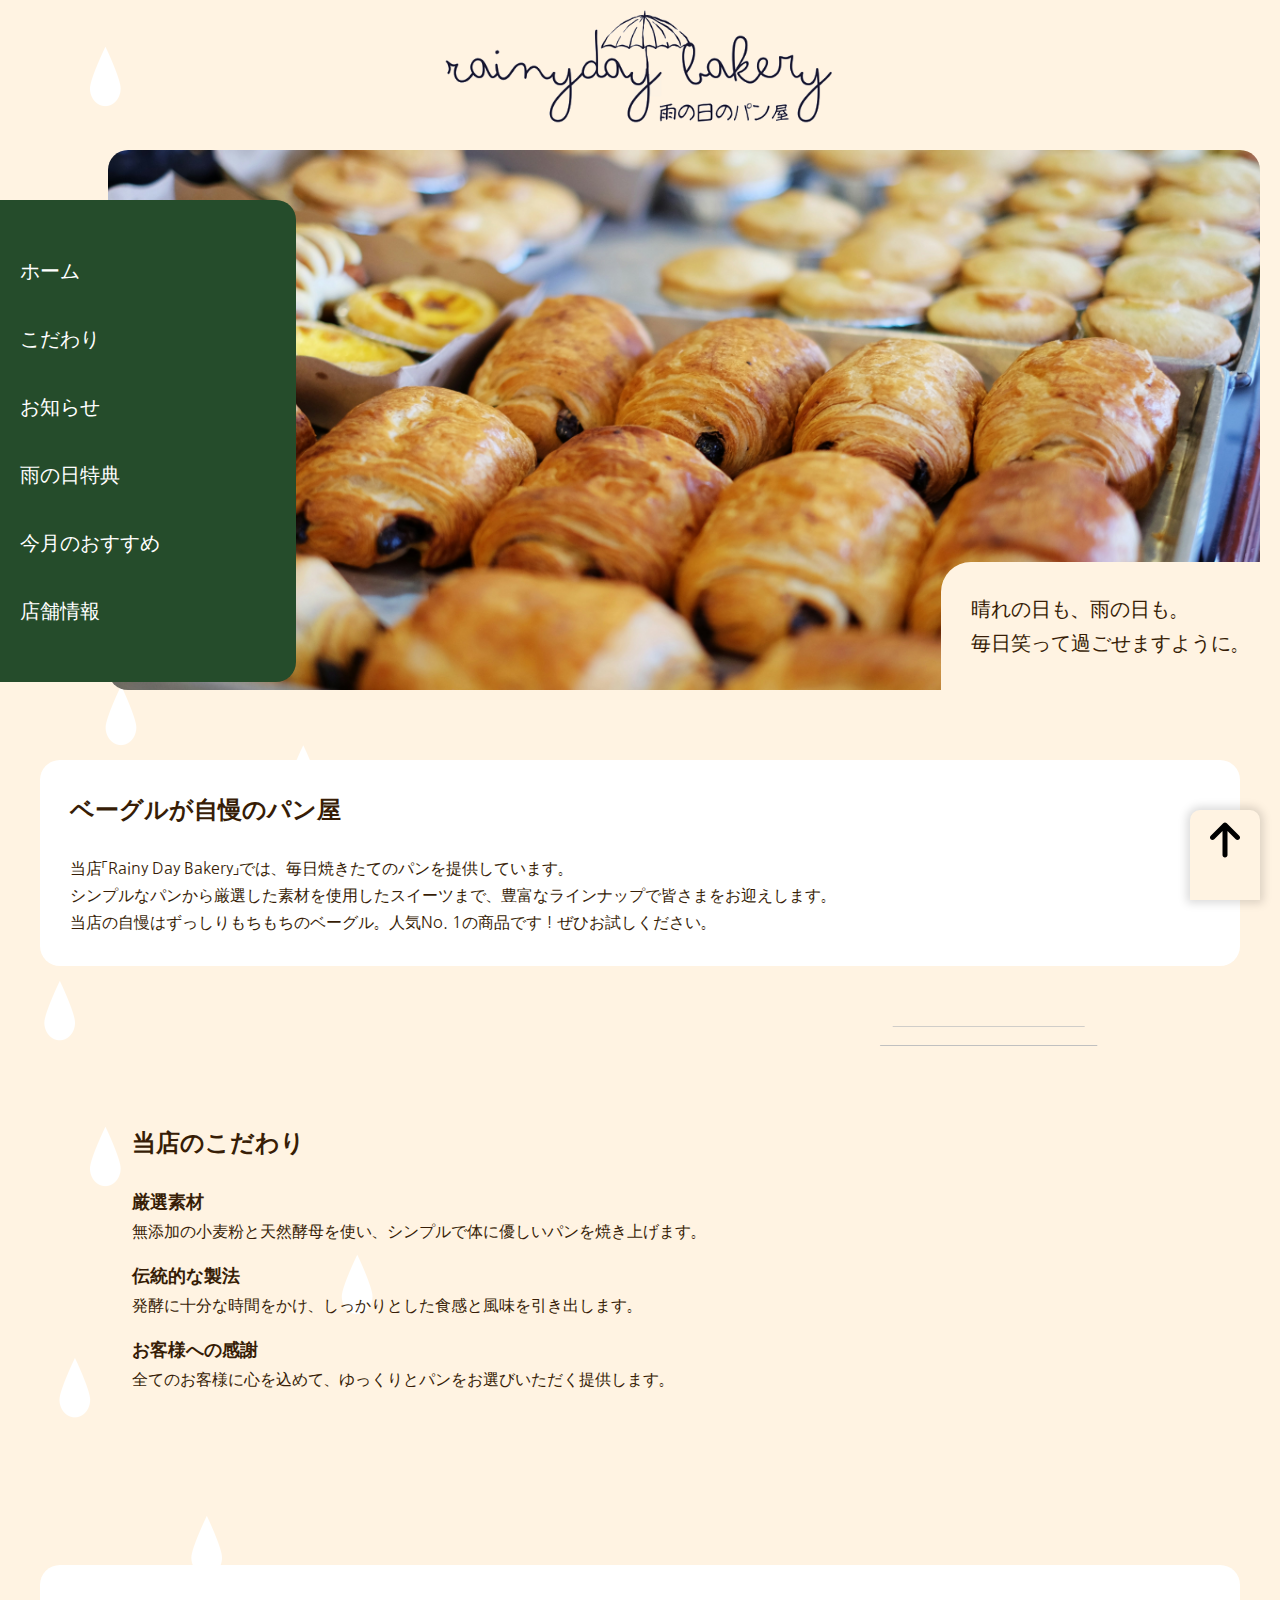
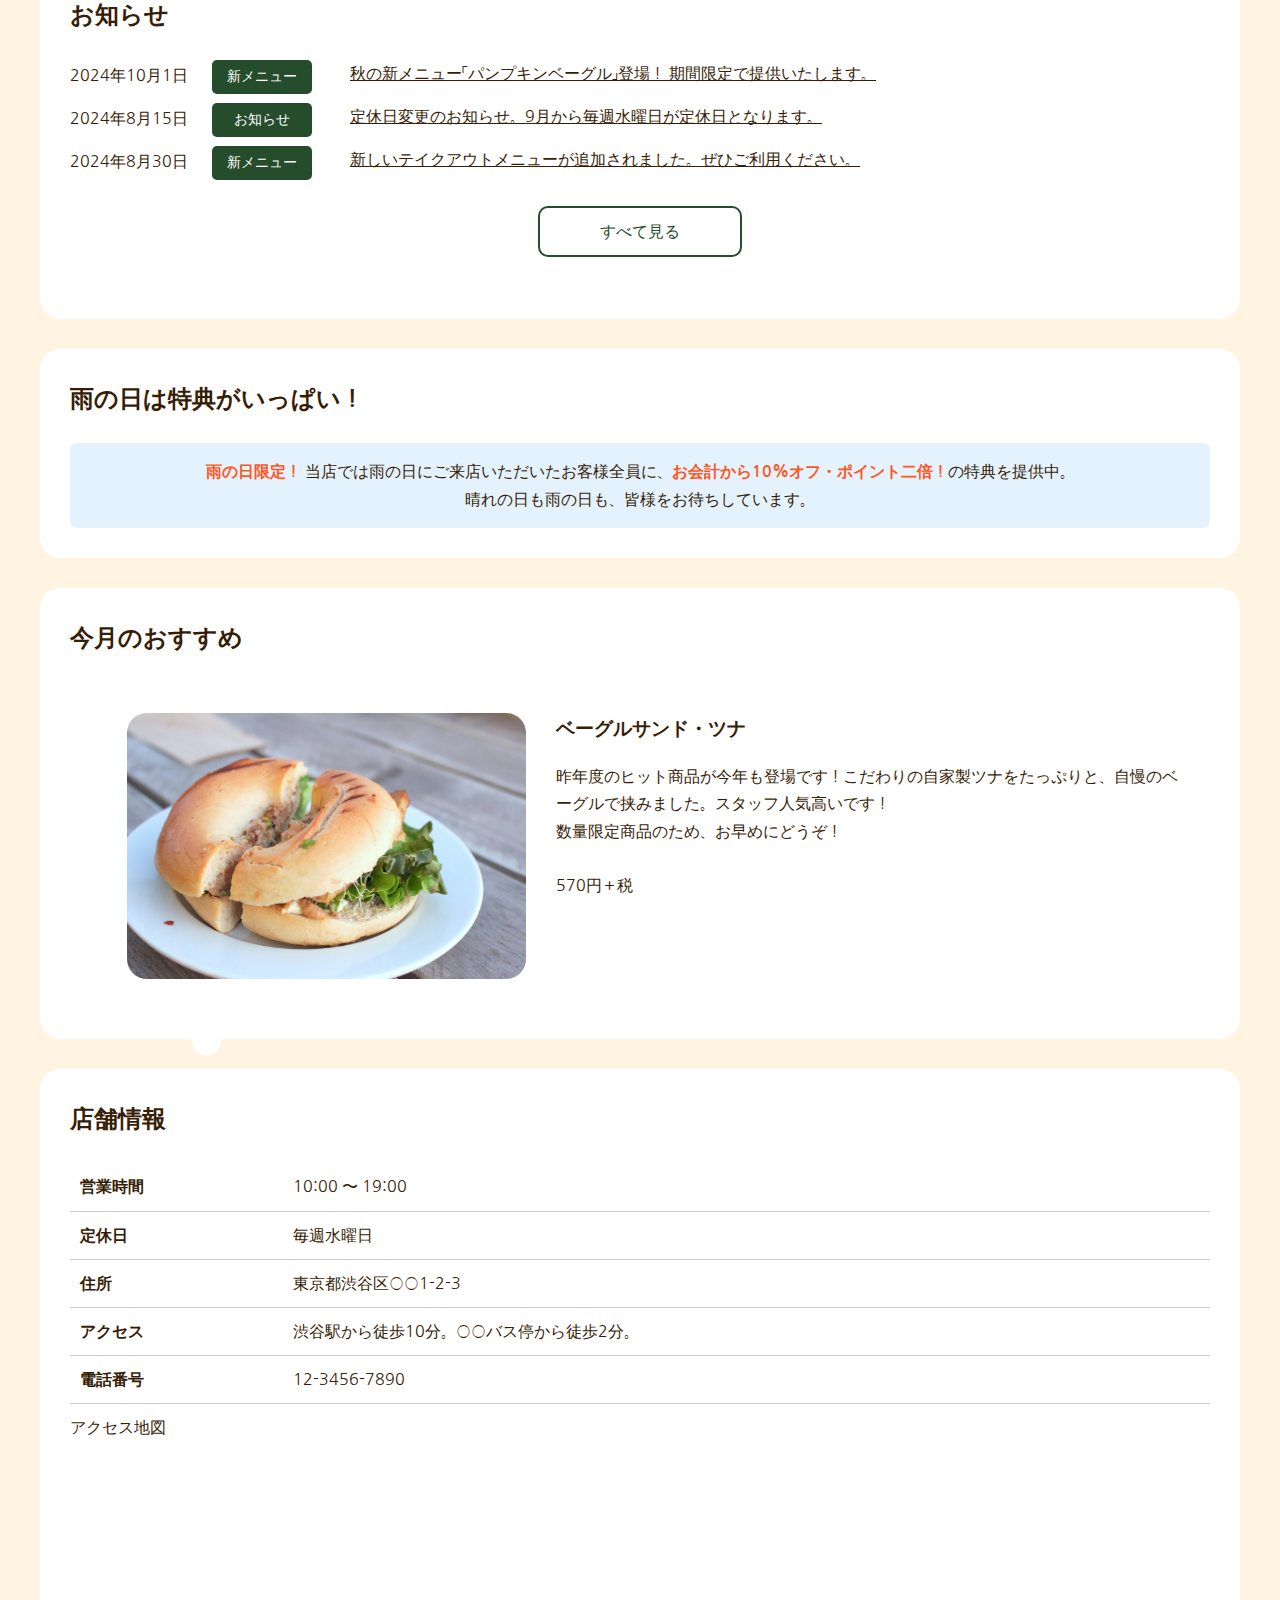
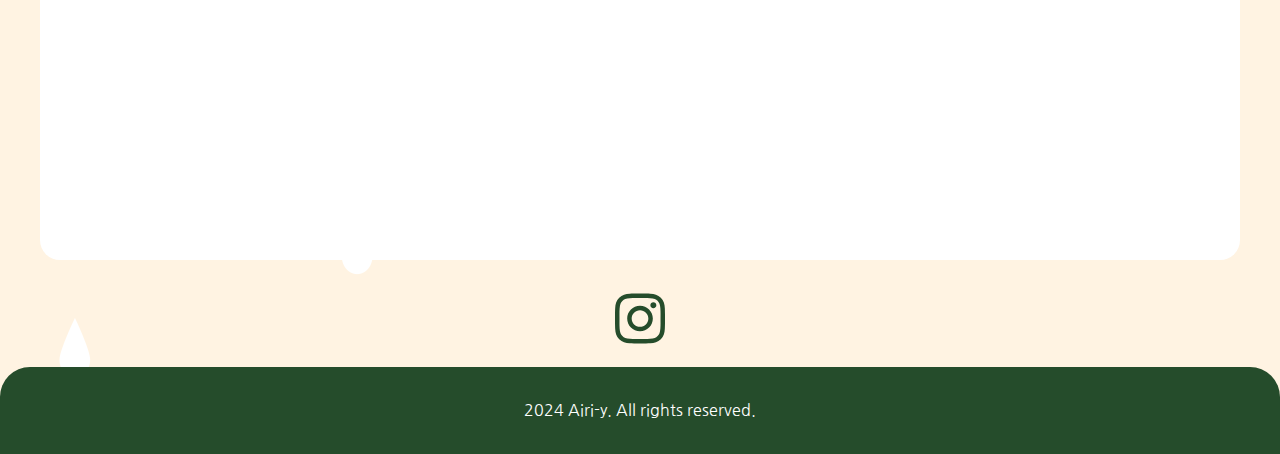
==== index.html @ f6c0e8cd "up" ====
<!DOCTYPE html>
<html lang="ja">
<head>
<meta charset="UTF-8" />
<meta name="viewport" content="width=device-width, initial-scale=1.0" />
<meta
      name="description"
      content="ベーグルが自慢のパン屋、雨の日は10%オフ！"
    />
<link href="style.css" rel="stylesheet" type="text/css" />
<link href="css/slick.css" rel="stylesheet" type="text/css" />
<link href="css/slick-theme.css" rel="stylesheet" type="text/css" />
<link rel="preconnect" href="https://fonts.googleapis.com" />
<link rel="preconnect" href="https://fonts.gstatic.com" crossorigin />
<link
      href="https://fonts.googleapis.com/css2?family=Nanum+Gothic:wght@400;700;800&display=swap"
      rel="stylesheet"
    />
<link href="https://use.fontawesome.com/releases/v5.6.1/css/all.css" rel="stylesheet">
<title>Rainy Day Bakery</title>
<style></style>
</head>
<body>
<header>
    <h1 id="h1"><img src="img/logo.png"></h1>
    <nav>
        <ul>
            <a href="#h1">
            <li>ホーム</li>
            </a> <a href="#philosophy">
            <li>こだわり</li>
            </a> <a href="#news">
            <li>お知らせ</li>
            </a> <a href="#special">
            <li>雨の日特典</li>
            </a>
            <a href="#recommend">
            <li>今月のおすすめ</li>
            </a>
            <a href="#store-info">
            <li>店舗情報</li>
            </a>
        </ul>
    </nav>
    <div class="nav-button">
        <span></span>
    <span></span>
    <span></span>
    </div>
</header>
<div class="top-visual">
    <figure class="mv" id="mv"><img src="img/mv.jpg"><img src="img/mv2.jpg"><img src="img/mv3.jpg"></figure>
    <p class="catch">晴れの日も、雨の日も。<br>
        毎日笑って過ごせますように。</p>
</div>
<div class="container">
    <section class="about" id="about">
        <h2>ベーグルが自慢のパン屋</h2>
        <p> 当店「Rainy Day Bakery」では、毎日焼きたてのパンを提供しています。<br />
            シンプルなパンから厳選した素材を使用したスイーツまで、豊富なラインナップで皆さまをお迎えします。 </p>
        <p> 当店の自慢はずっしりもちもちのベーグル。人気No.
            1の商品です！ぜひお試しください。 </p>
    </section>
    <section class="philosophy" id="philosophy">
        <div>
            <h2>当店のこだわり</h2>
            <dl>
                <dt class="u-line"> 厳選素材</dt>
                <dd>無添加の小麦粉と天然酵母を使い、シンプルで体に優しいパンを焼き上げます。</dd>
                <dt class="u-line">伝統的な製法</dt>
                <dd>発酵に十分な時間をかけ、しっかりとした食感と風味を引き出します。</dd>
                <dt class="u-line">お客様への感謝</dt>
                <dd>全てのお客様に心を込めて、ゆっくりとパンをお選びいただく提供します。</dd>
            </dl>
        </div>
        <figure><img src="img/kirsten-drew-n49BjsFf5dI-unsplash.jpg" width="3456" height="5184" alt=""/></figure>
    </section>
    <section class="news" id="news">
        <h2>お知らせ</h2>
        <dl>
            <dt>2024年10月1日 <span class="tag">新メニュー</span> </dt>
            <dd> <a href="sub-page.html">秋の新メニュー「パンプキンベーグル」登場！
                期間限定で提供いたします。</a> </dd>
            <dt>2024年8月15日 <span class="tag">お知らせ</span></dt>
            <dd><a href="sub-page-2.html">定休日変更のお知らせ。9月から毎週水曜日が定休日となります。</a> </dd>
            <dt> 2024年8月30日 <span class="tag">新メニュー</span></dt>
            <dd><a href="sub-page-3.html">新しいテイクアウトメニューが追加されました。ぜひご利用ください。</a> </dd>
        </dl>
        <a href="news.html" class="news-button">すべて見る</a>
    </section>
    <section class="special" id="special">
        <h2>雨の日は特典がいっぱい！</h2>
        <div class="discount">
            <p> <strong>雨の日限定！</strong> 当店では雨の日にご来店いただいたお客様全員に、<strong>お会計から10%オフ・ポイント二倍！</strong>の特典を提供中。<br>
                晴れの日も雨の日も、皆様をお待ちしています。 </p>
        </div>
    </section>
    <section class="recommend" id="recommend">
        <h2>今月のおすすめ</h2>
        <div class="flex reccomend-flex">
            <figure><img src="img/christian-kaindl-XOv2hyvyLmE-unsplash.jpg"></figure>
            <div class="text">
                <h3 class="u-line">ベーグルサンド・ツナ</h3>
                <p>昨年度のヒット商品が今年も登場です！こだわりの自家製ツナをたっぷりと、自慢のベーグルで挟みました。スタッフ人気高いです！<br>
                    数量限定商品のため、お早めにどうぞ！</p>
                <br>
                <p>570円＋税</p>
            </div>
        </div>
    </section>
    <section class="store-info" id="store-info">
        <h2>店舗情報</h2>
        <table>
            <tr>
                <th>営業時間</th>
                <td>10:00 〜 19:00</td>
            </tr>
            <tr>
                <th>定休日</th>
                <td>毎週水曜日</td>
            </tr>
            <tr>
                <th>住所</th>
                <td>東京都渋谷区○○1-2-3</td>
            </tr>
            <tr>
                <th>アクセス</th>
                <td>渋谷駅から徒歩10分。○○バス停から徒歩2分。</td>
            </tr>
            <tr>
                <th>電話番号</th>
                <td>12-3456-7890</td>
            </tr>
        </table>
        
        <!-- Googleマップなどの埋め込みがあればここに -->
        <div class="map">
            <p>アクセス地図</p>
            <figure>
                <iframe
              src="https://www.google.com/maps/embed?pb=!1m23!1m12!1m3!1d11023.980751379637!2d139.69962702197606!3d35.65202213072311!2m3!1f0!2f0!3f0!3m2!1i1024!2i768!4f13.1!4m8!3e6!4m0!4m5!1s0x60188b563b00109f%3A0x337328def1e2ab26!2z5p2x5Lqs6YO95riL6LC35Yy6!3m2!1d35.6580339!2d139.7016358!5e0!3m2!1sja!2sjp!4v1727486135133!5m2!1sja!2sjp"
              width="1200"
              height="400"
              style="border: 0"
              allowfullscreen=""
              loading="lazy"
              referrerpolicy="no-referrer-when-downgrade"
            ></iframe>
            </figure>
        </div>
    </section>
    <p class="insta"><a href="https://www.instagram.com/" target="_blank"><img src="img/insta.svg" alt="" width="50px"/></a></p>
</div>
<a href="#h1">
<div class ="top-button"><img src="img/arrow-up-solid.svg" width="30px" height="auto"></div>
</a>
<footer>
    <p> 2024 Airi-y. All rights reserved.</p>
</footer>
<script type="text/javascript" src="js/jquery-3.7.1.min.js"></script> 
<script type="text/javascript" src="js/slick.min.js"></script> 
<script type="text/javascript" src="js/jquery.inview.min.js"></script> 
<script>
    //mainのスライド
  $(function(){
    $(".mv").slick({
       autoplay:true,
       fade:true,
       speed:1500,
      autoplaySpeed: 3000,
      dots:false,
      pauseOnHover:false,
      arrows:false,

    });
  });
       $(function(){
     $(".nav-button").on("click",function(){
       $("body").toggleClass("menu-open");
     });
     $(document).on("click",".menu-open nav a",function(){
       $(".nav-button").trigger("click");
     });
   });
</script>
</body>
</html>
---- style.css ----
* {
    margin: 0;
    padding: 0;
}
img {
    vertical-align: bottom;
}
figure img, figure iframe {
    width: 100%;
    height: auto;
}
html {
    scroll-behavior: smooth;
}
body {
    font-family: Arial, sans-serif;
    background-color: #fff3e2;
    color: #371d06;
    font-family: "Nanum Gothic", sans-serif;
    font-weight: 400;
    font-style: normal;
    line-height: 1.7;
    background-image: url(img/haikei.png);
}
header {
    position: relative;
}
h1 {
    height: 150px;
    text-align: center;
}
h1 img {
    height: 100%;
    width: auto;
}
nav {
    background-color: #254c2b;
    padding: 20px;
    position: absolute;
    top: 200px;
    right: auto;
    left: 0;
    display: block;
    width: 20%;
    z-index: 1;
    border-top-right-radius: 20px;
    border-bottom-right-radius: 20px;
    transition: 0.5s;
}
nav a {
    text-decoration: none;
    color: #fff;
    font-size: 20px;
    padding: 15px;
    transition: 0.3s;
}
.news a {
    color: #371d06;
}
.news .tag {
    font-size: 14px;
    background-color: #254c2b;
    color: #fff;
    padding: 5px 10px;
    border-radius: 5px;
    display: inline-block;
    width: 80px;
    text-align: center;
}
.news span {
    margin-left: 20px;
}
.news dt {
    float: left;
    margin-right: 20px;
    width: 260px;
}
.news dd, .philosophy dd {
    margin-bottom: 1em;
}
.philosophy dt {
    font-size: 18px;
    font-weight: 700;
}
.philosophy {
    background-color: rgba(255, 0, 0, 0.00);
    display: flex;
    align-items: center;
    justify-content: space-around;
}
.mv {
    width: 90%;
    margin: 0 20px 50px auto;
}
.mv img {
    height: 60vh;
    object-fit: cover;
    border-radius: 20px;
}
.insta{
    text-align: center;
}
.container {
    padding: 20px;
    max-width: 1200px;
    margin: 0 auto;
}
section {
    background-color: #fff;
    padding: 30px;
    margin-bottom: 30px;
    border-radius: 20px;
}
footer {
    text-align: center;
    padding: 30px;
    color: white;
    background-position: -60px;
    background-repeat: no-repeat;
    border-top-left-radius: 30px;
    border-top-right-radius: 30px;
    background-color: #254c2b;
}
.discount {
    background-color: #e3f2fd;
    padding: 15px;
    border-radius: 8px;
    text-align: center;
}
.discount strong {
    color: #ff5722;
}
.store-info table {
    width: 100%;
    border-collapse: collapse;
}
.store-info table th, .store-info table td {
    padding: 10px;
    border-bottom: 1px solid #ccc;
    text-align: left;
}
.store-info table th {
    white-space: nowrap;
}
.map {
    margin-top: 10px;
}
ul {
    list-style-type: none;
}
.news li {
    margin-bottom: 10px;
    font-size: 16px;
}
.philosophy figure {
    clip-path: polygon(20% 0%, 80% 0%, 100% 20%, 100% 80%, 80% 100%, 20% 100%, 0% 80%, 0% 20%);
    width: 28%;
    min-width: 220px;
}
figure iframe {
    aspect-ratio: 3 / 1;
}
.top-button {
    width: 70px;
    height: 80px;
    border-radius: 10px 10px 0 0;
    position: fixed;
    padding-top: 10px;
    bottom: 0;
    right: 20px;
    text-align: center;
    box-shadow: 0 0 10px 3px rgb(0 0 0 / 15%);
    background-color: #fff3e2;
}
.top-visual {
    position: relative;
}
.top-visual .catch {
    position: absolute;
    background-color: #fff3e2;
    border-top-left-radius: 30px;
    padding: 30px;
    bottom: 0;
    right: 0;
    font-size: 20px;
}
.flex {
    display: flex;
    flex-wrap: wrap;
}
.reccomend-flex figure {
    width: 35%;
    margin: 30px;
    min-width: 250px;
}
.reccomend-flex {
    justify-content: center;
}
.reccomend-flex figure img {
    border-radius: 20px;
}
.reccomend-flex .text {
    width: 55%;
    margin: 30px 0;
}
h3, h2 {
    margin-bottom: 1em;
}
.nav-button {
    background-color: #254c2b;
    border-bottom-left-radius: 20px;
    position: fixed;
    top: 0;
    right: 0;
    width: 50px;
    height: 50px;
    z-index: 1;
    display: none;
}
.nav-button span {
    width: 36px;
    height: 3px;
    border-radius: 2px;
    background-color: rgba(255, 255, 255, 1.00);
    z-index: 2;
    position: absolute;
    top: 25%;
    left: 7px;
}
.nav-button span:nth-child(2) {
    top: 45%;
}
.nav-button span:nth-child(3) {
    top: 65%;
}
.sub-nav {
    position: relative;
    width: 100%;
    border-top-right-radius: 0px;
    border-bottom-right-radius: 0px;
    top: 0px;
}
.sub-nav ul {
    display: flex;
    justify-content: center;
}
.breadcrumb {
    list-style: none;
    padding: 10px;
    display: flex;
    justify-content: center;
}
.breadcrumb li {
    margin-right: 1em;
}
.breadcrumb li a {
    text-decoration: none;
    color: #371d06;
}
.breadcrumb li.active {
    font-weight: bold;
}
.dli-chevron-round-right {
    display: inline-block;
    vertical-align: middle;
    color: #333;
    line-height: 1;
    position: relative;
    left: 5px;
    width: 0.6em;
    height: 0.6em;
    transform: translateX(-25%) rotate(45deg);
}
.dli-chevron-round-right::before, .dli-chevron-round-right::after {
    content: '';
    position: absolute;
    background: currentColor;
    border-radius: 0.1em;
}
.dli-chevron-round-right::before {
    top: 0;
    left: 0;
    right: 0;
    height: 0.1em;
}
.dli-chevron-round-right::after {
    top: 0;
    right: 0;
    bottom: 0;
    width: 0.1em;
}
a.news-button {
	display: block;
	text-align: center;
	vertical-align: middle;
	text-decoration: none;
	width: 120px;
	margin: 2em auto;
	padding: 10px 40px;
	border: 2px solid #254c2b;
	color: #254c2b;
	transition: 0.5s;
    border-radius: 10px;
}
a.news-button:hover {
	color: #fff;
	background: #254c2b;
}
.sub-img{
    width:80%;
    margin: 30px auto;
    border-radius:30px;
}
#sub h2{
    text-align: center;
}
.sub-text{
    padding:50px;
}
.tag.short{
position: relative;
    left: 0.6em;
}
#sub .news dl{
    font-size: 16px;
}
.sub-img img{
    height: 40vh;
    object-fit: cover;
}
@media (max-width:600px) {
    h1 {
        height: 85px;
    }
    .reccomend-flex .text {
        width: 100%;
    }
    .reccomend-flex figure {
        width: 85%;
    }
    .nav-button {
        display: block;
    }
    nav, .sub-nav {
        width: 100%;
        border-bottom-right-radius: 20px;
        border-bottom-left-radius: 20px;
        position: fixed;
        top: -600px;
        right: -600px;
    }
    nav ul {
        padding-top: 40px;
    }
    .menu-open nav, .menu-open .sub-nav {
        top: 0;
        right: 0;
    }
    .sub-nav ul {
        flex-direction: column;
    }
    .philosophy {
        flex-direction: column;
    }
    .news dt {
        float: none;
    }
    figure iframe {
        aspect-ratio: 2 / 1;
    }
    .top-button {
        width: 60px;
        height: 60px;
        right: 10px;
    }
    .special p{
            text-align: left;
    }
    .breadcrumb{
        flex-direction: column;
    }
    .sub-img {
    width: 100%;
    margin: 0px auto 30px;
}
    h2 span{
        white-space: nowrap;
    }
    .sub-text {
    padding: 10px;
}
    .sub-text p{
        padding-bottom:1em;
    }
}
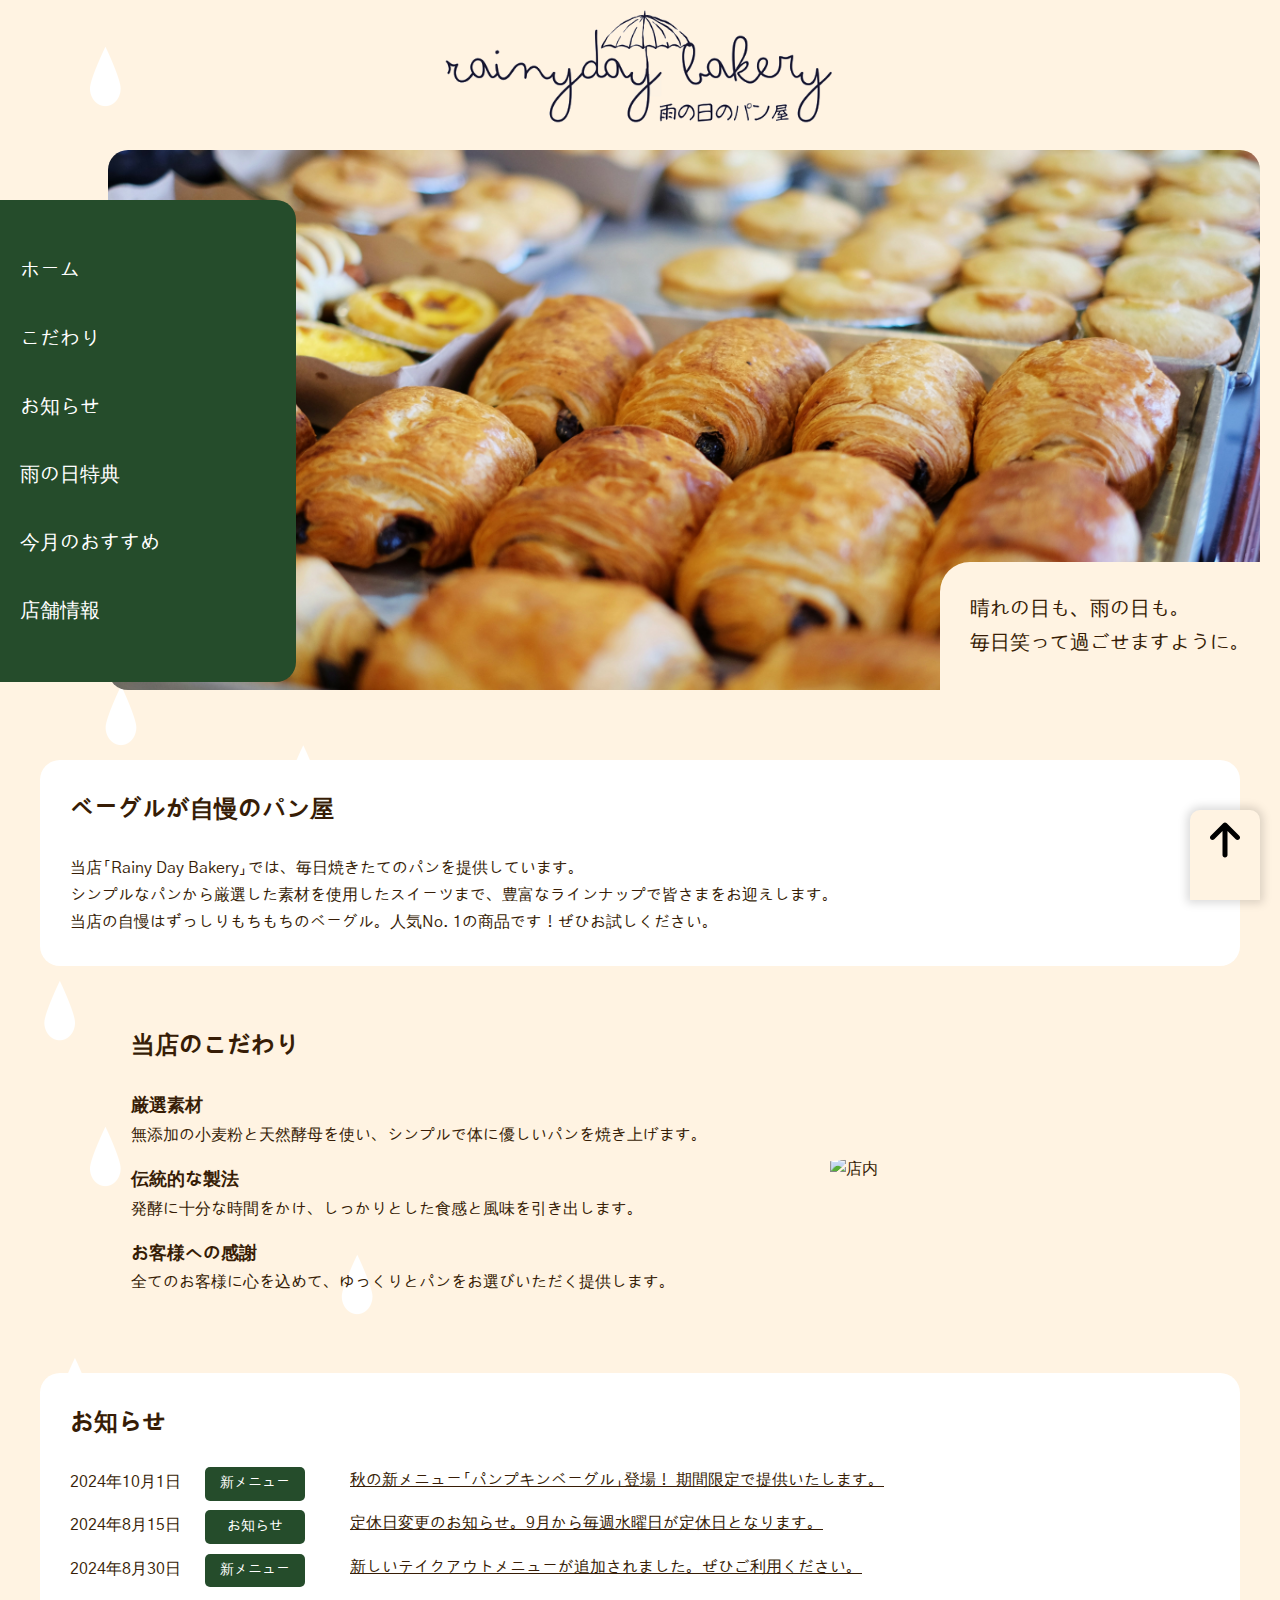
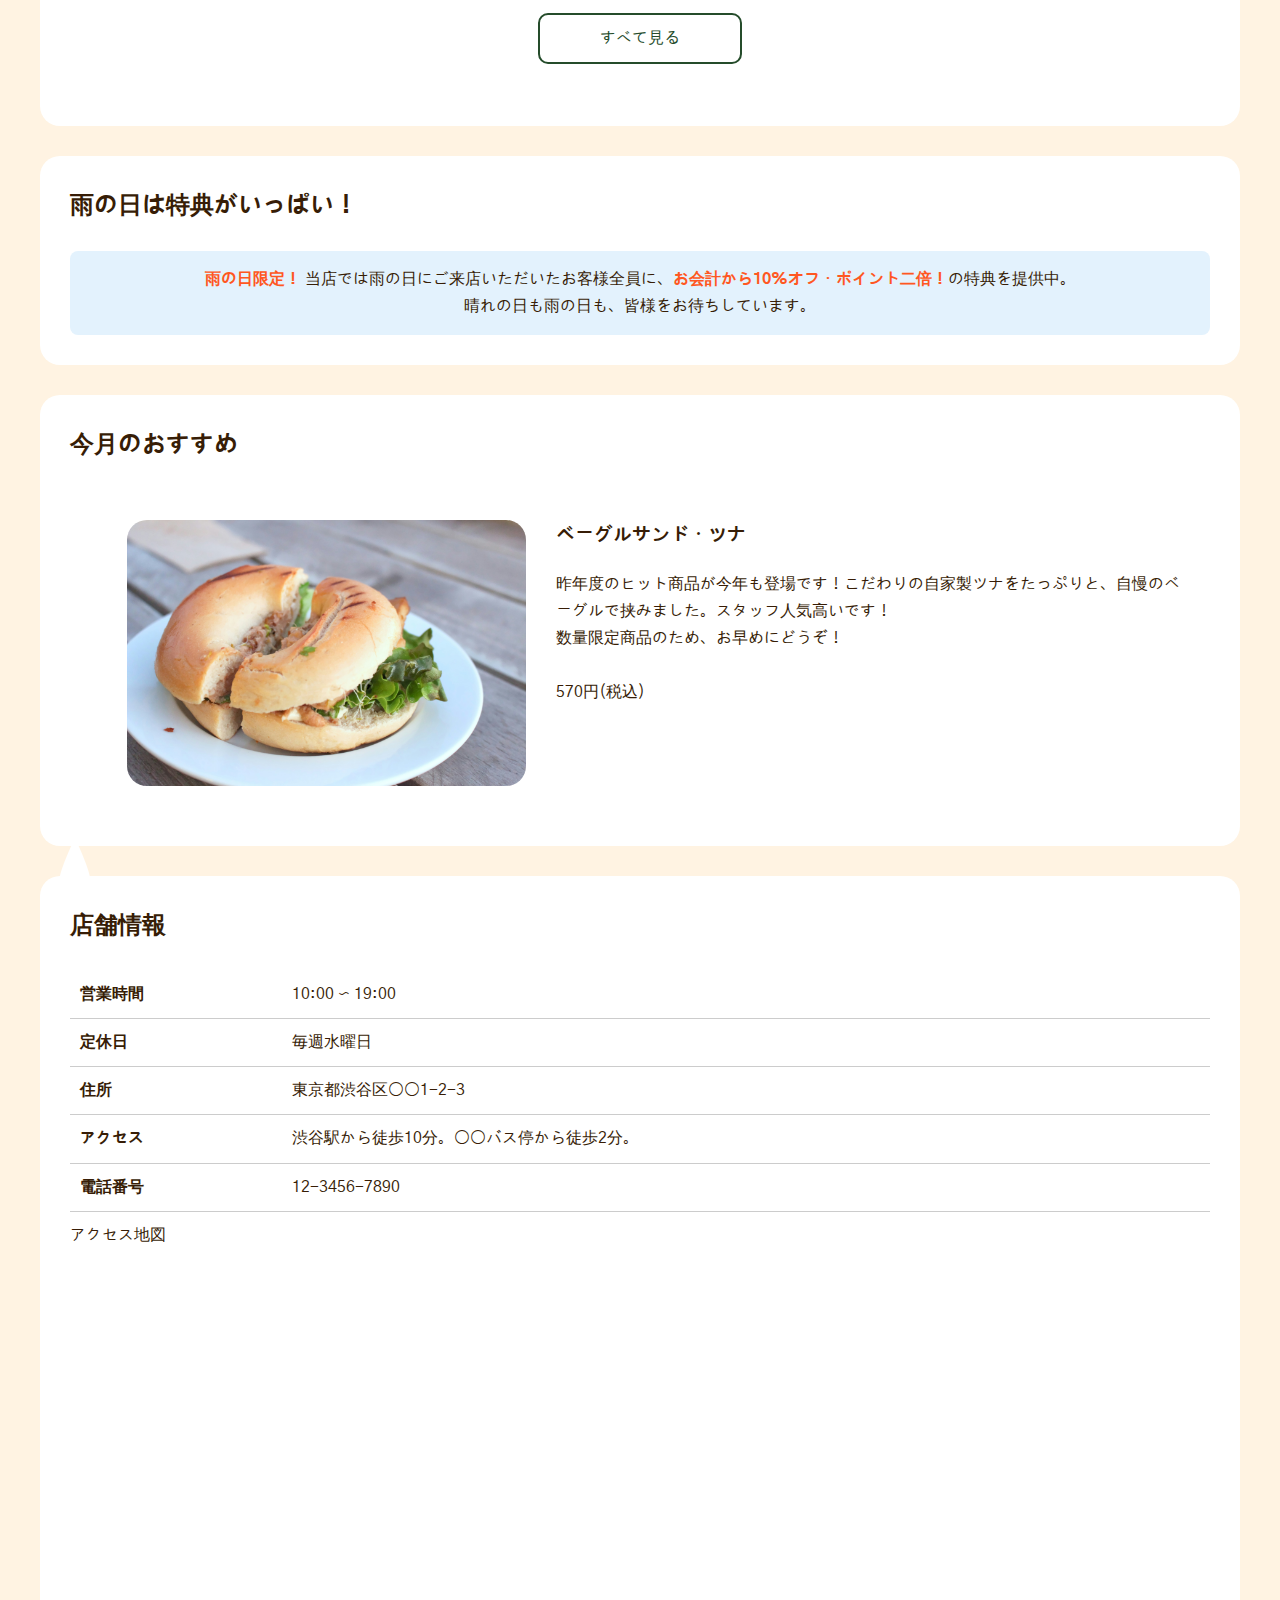
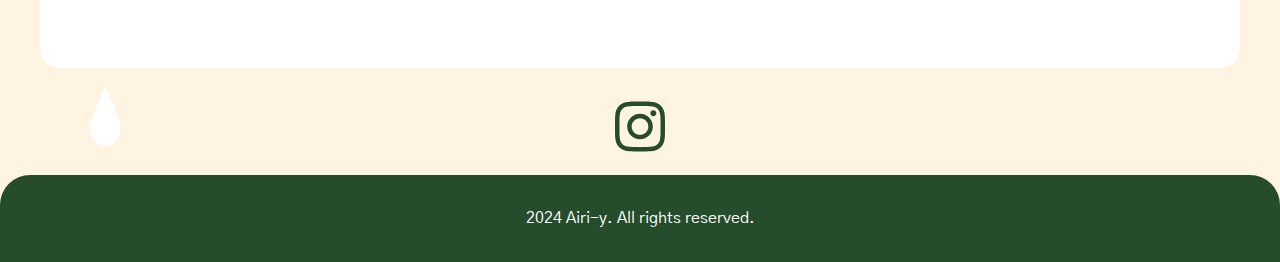
==== commit 5c2327be: "フォント調整してみたけど" ====
--- a/index.html
+++ b/index.html
@@ -1,187 +1,184 @@
-<!DOCTYPE html>
-<html lang="ja">
-<head>
-<meta charset="UTF-8" />
-<meta name="viewport" content="width=device-width, initial-scale=1.0" />
-<meta
-      name="description"
-      content="ベーグルが自慢のパン屋、雨の日は10%オフ！"
-    />
-<link href="style.css" rel="stylesheet" type="text/css" />
-<link href="css/slick.css" rel="stylesheet" type="text/css" />
-<link href="css/slick-theme.css" rel="stylesheet" type="text/css" />
-<link rel="preconnect" href="https://fonts.googleapis.com" />
-<link rel="preconnect" href="https://fonts.gstatic.com" crossorigin />
-<link
-      href="https://fonts.googleapis.com/css2?family=Nanum+Gothic:wght@400;700;800&display=swap"
-      rel="stylesheet"
-    />
-<link href="https://use.fontawesome.com/releases/v5.6.1/css/all.css" rel="stylesheet">
-<title>Rainy Day Bakery</title>
-<style></style>
-</head>
-<body>
-<header>
-    <h1 id="h1"><img src="img/logo.png"></h1>
-    <nav>
-        <ul>
-            <a href="#h1">
-            <li>ホーム</li>
-            </a> <a href="#philosophy">
-            <li>こだわり</li>
-            </a> <a href="#news">
-            <li>お知らせ</li>
-            </a> <a href="#special">
-            <li>雨の日特典</li>
-            </a>
-            <a href="#recommend">
-            <li>今月のおすすめ</li>
-            </a>
-            <a href="#store-info">
-            <li>店舗情報</li>
-            </a>
-        </ul>
-    </nav>
-    <div class="nav-button">
-        <span></span>
-    <span></span>
-    <span></span>
-    </div>
-</header>
-<div class="top-visual">
-    <figure class="mv" id="mv"><img src="img/mv.jpg"><img src="img/mv2.jpg"><img src="img/mv3.jpg"></figure>
-    <p class="catch">晴れの日も、雨の日も。<br>
-        毎日笑って過ごせますように。</p>
-</div>
-<div class="container">
-    <section class="about" id="about">
-        <h2>ベーグルが自慢のパン屋</h2>
-        <p> 当店「Rainy Day Bakery」では、毎日焼きたてのパンを提供しています。<br />
-            シンプルなパンから厳選した素材を使用したスイーツまで、豊富なラインナップで皆さまをお迎えします。 </p>
-        <p> 当店の自慢はずっしりもちもちのベーグル。人気No.
-            1の商品です！ぜひお試しください。 </p>
-    </section>
-    <section class="philosophy" id="philosophy">
-        <div>
-            <h2>当店のこだわり</h2>
-            <dl>
-                <dt class="u-line"> 厳選素材</dt>
-                <dd>無添加の小麦粉と天然酵母を使い、シンプルで体に優しいパンを焼き上げます。</dd>
-                <dt class="u-line">伝統的な製法</dt>
-                <dd>発酵に十分な時間をかけ、しっかりとした食感と風味を引き出します。</dd>
-                <dt class="u-line">お客様への感謝</dt>
-                <dd>全てのお客様に心を込めて、ゆっくりとパンをお選びいただく提供します。</dd>
-            </dl>
-        </div>
-        <figure><img src="img/kirsten-drew-n49BjsFf5dI-unsplash.jpg" width="3456" height="5184" alt=""/></figure>
-    </section>
-    <section class="news" id="news">
-        <h2>お知らせ</h2>
-        <dl>
-            <dt>2024年10月1日 <span class="tag">新メニュー</span> </dt>
-            <dd> <a href="sub-page.html">秋の新メニュー「パンプキンベーグル」登場！
-                期間限定で提供いたします。</a> </dd>
-            <dt>2024年8月15日 <span class="tag">お知らせ</span></dt>
-            <dd><a href="sub-page-2.html">定休日変更のお知らせ。9月から毎週水曜日が定休日となります。</a> </dd>
-            <dt> 2024年8月30日 <span class="tag">新メニュー</span></dt>
-            <dd><a href="sub-page-3.html">新しいテイクアウトメニューが追加されました。ぜひご利用ください。</a> </dd>
-        </dl>
-        <a href="news.html" class="news-button">すべて見る</a>
-    </section>
-    <section class="special" id="special">
-        <h2>雨の日は特典がいっぱい！</h2>
-        <div class="discount">
-            <p> <strong>雨の日限定！</strong> 当店では雨の日にご来店いただいたお客様全員に、<strong>お会計から10%オフ・ポイント二倍！</strong>の特典を提供中。<br>
-                晴れの日も雨の日も、皆様をお待ちしています。 </p>
-        </div>
-    </section>
-    <section class="recommend" id="recommend">
-        <h2>今月のおすすめ</h2>
-        <div class="flex reccomend-flex">
-            <figure><img src="img/christian-kaindl-XOv2hyvyLmE-unsplash.jpg"></figure>
-            <div class="text">
-                <h3 class="u-line">ベーグルサンド・ツナ</h3>
-                <p>昨年度のヒット商品が今年も登場です！こだわりの自家製ツナをたっぷりと、自慢のベーグルで挟みました。スタッフ人気高いです！<br>
-                    数量限定商品のため、お早めにどうぞ！</p>
-                <br>
-                <p>570円＋税</p>
-            </div>
-        </div>
-    </section>
-    <section class="store-info" id="store-info">
-        <h2>店舗情報</h2>
-        <table>
-            <tr>
-                <th>営業時間</th>
-                <td>10:00 〜 19:00</td>
-            </tr>
-            <tr>
-                <th>定休日</th>
-                <td>毎週水曜日</td>
-            </tr>
-            <tr>
-                <th>住所</th>
-                <td>東京都渋谷区○○1-2-3</td>
-            </tr>
-            <tr>
-                <th>アクセス</th>
-                <td>渋谷駅から徒歩10分。○○バス停から徒歩2分。</td>
-            </tr>
-            <tr>
-                <th>電話番号</th>
-                <td>12-3456-7890</td>
-            </tr>
-        </table>
-        
-        <!-- Googleマップなどの埋め込みがあればここに -->
-        <div class="map">
-            <p>アクセス地図</p>
-            <figure>
-                <iframe
-              src="https://www.google.com/maps/embed?pb=!1m23!1m12!1m3!1d11023.980751379637!2d139.69962702197606!3d35.65202213072311!2m3!1f0!2f0!3f0!3m2!1i1024!2i768!4f13.1!4m8!3e6!4m0!4m5!1s0x60188b563b00109f%3A0x337328def1e2ab26!2z5p2x5Lqs6YO95riL6LC35Yy6!3m2!1d35.6580339!2d139.7016358!5e0!3m2!1sja!2sjp!4v1727486135133!5m2!1sja!2sjp"
-              width="1200"
-              height="400"
-              style="border: 0"
-              allowfullscreen=""
-              loading="lazy"
-              referrerpolicy="no-referrer-when-downgrade"
-            ></iframe>
-            </figure>
-        </div>
-    </section>
-    <p class="insta"><a href="https://www.instagram.com/" target="_blank"><img src="img/insta.svg" alt="" width="50px"/></a></p>
-</div>
-<a href="#h1">
-<div class ="top-button"><img src="img/arrow-up-solid.svg" width="30px" height="auto"></div>
-</a>
-<footer>
-    <p> 2024 Airi-y. All rights reserved.</p>
-</footer>
-<script type="text/javascript" src="js/jquery-3.7.1.min.js"></script> 
-<script type="text/javascript" src="js/slick.min.js"></script> 
-<script type="text/javascript" src="js/jquery.inview.min.js"></script> 
-<script>
-    //mainのスライド
-  $(function(){
-    $(".mv").slick({
-       autoplay:true,
-       fade:true,
-       speed:1500,
-      autoplaySpeed: 3000,
-      dots:false,
-      pauseOnHover:false,
-      arrows:false,
-
-    });
-  });
-       $(function(){
-     $(".nav-button").on("click",function(){
-       $("body").toggleClass("menu-open");
-     });
-     $(document).on("click",".menu-open nav a",function(){
-       $(".nav-button").trigger("click");
-     });
-   });
-</script>
-</body>
-</html>
+<!DOCTYPE html>
+<html lang="ja">
+<head>
+<meta charset="UTF-8" />
+<meta name="viewport" content="width=device-width, initial-scale=1.0" />
+<meta
+      name="description"
+      content="ベーグルが自慢のパン屋、雨の日は10%オフ！"
+    />
+<link href="style.css" rel="stylesheet" type="text/css" />
+<link href="css/slick.css" rel="stylesheet" type="text/css" />
+<link href="css/slick-theme.css" rel="stylesheet" type="text/css" />
+<link rel="preconnect" href="https://fonts.googleapis.com">
+<link rel="preconnect" href="https://fonts.gstatic.com" crossorigin>
+<link href="https://fonts.googleapis.com/css2?family=Gothic+A1:wght@400;700&display=swap" rel="stylesheet">
+<title>Rainy Day Bakery</title>
+<style></style>
+</head>
+<body>
+<header>
+    <h1 id="h1"><img src="img/logo.png" alt="logo" ></h1>
+    <nav>
+        <ul>
+            <a href="#h1">
+            <li>ホーム</li>
+            </a> <a href="#philosophy">
+            <li>こだわり</li>
+            </a> <a href="#news">
+            <li>お知らせ</li>
+            </a> <a href="#special">
+            <li>雨の日特典</li>
+            </a>
+            <a href="#recommend">
+            <li>今月のおすすめ</li>
+            </a>
+            <a href="#store-info">
+            <li>店舗情報</li>
+            </a>
+        </ul>
+    </nav>
+    <div class="nav-button">
+        <span></span>
+    <span></span>
+    <span></span>
+    </div>
+</header>
+<div class="top-visual">
+    <figure class="mv" id="mv"><img src="img/mv.jpg" alt="パン屋の様子"><img src="img/mv2.jpg" alt="パン屋の様子"><img src="img/mv3.jpg" alt="パン屋の様子"></figure>
+    <p class="catch">晴れの日も、雨の日も。<br>
+        毎日笑って過ごせますように。</p>
+</div>
+<div class="container">
+    <section class="about" id="about">
+        <h2>ベーグルが自慢のパン屋</h2>
+        <p> 当店「Rainy Day Bakery」では、毎日焼きたてのパンを提供しています。<br />
+            シンプルなパンから厳選した素材を使用したスイーツまで、豊富なラインナップで皆さまをお迎えします。 </p>
+        <p> 当店の自慢はずっしりもちもちのベーグル。人気No.
+            1の商品です！ぜひお試しください。 </p>
+    </section>
+    <section class="philosophy" id="philosophy">
+        <div>
+            <h2>当店のこだわり</h2>
+            <dl>
+                <dt class="u-line"> 厳選素材</dt>
+                <dd>無添加の小麦粉と天然酵母を使い、シンプルで体に優しいパンを焼き上げます。</dd>
+                <dt class="u-line">伝統的な製法</dt>
+                <dd>発酵に十分な時間をかけ、しっかりとした食感と風味を引き出します。</dd>
+                <dt class="u-line">お客様への感謝</dt>
+                <dd>全てのお客様に心を込めて、ゆっくりとパンをお選びいただく提供します。</dd>
+            </dl>
+        </div>
+        <figure><img src="img/kirsten-drew-n49BjsFf5dI-unsplash.jpg" alt="店内"/></figure>
+    </section>
+    <section class="news" id="news">
+        <h2>お知らせ</h2>
+        <dl>
+            <dt>2024年10月1日 <span class="tag">新メニュー</span> </dt>
+            <dd> <a href="sub-page.html">秋の新メニュー「パンプキンベーグル」登場！
+                期間限定で提供いたします。</a> </dd>
+            <dt>2024年8月15日 <span class="tag">お知らせ</span></dt>
+            <dd><a href="sub-page-2.html">定休日変更のお知らせ。9月から毎週水曜日が定休日となります。</a> </dd>
+            <dt> 2024年8月30日 <span class="tag">新メニュー</span></dt>
+            <dd><a href="sub-page-3.html">新しいテイクアウトメニューが追加されました。ぜひご利用ください。</a> </dd>
+        </dl>
+        <a href="news.html" class="news-button">すべて見る</a>
+    </section>
+    <section class="special" id="special">
+        <h2>雨の日は特典がいっぱい！</h2>
+        <div class="discount">
+            <p> <strong>雨の日限定！</strong> 当店では雨の日にご来店いただいたお客様全員に、<strong>お会計から10%オフ・ポイント二倍！</strong>の特典を提供中。<br>
+                晴れの日も雨の日も、皆様をお待ちしています。 </p>
+        </div>
+    </section>
+    <section class="recommend" id="recommend">
+        <h2>今月のおすすめ</h2>
+        <div class="flex reccomend-flex">
+            <figure><img src="img/christian-kaindl-XOv2hyvyLmE-unsplash.jpg" alt="ベーグルサンド・ツナ"></figure>
+            <div class="text">
+                <h3 class="u-line">ベーグルサンド・ツナ</h3>
+                <p>昨年度のヒット商品が今年も登場です！こだわりの自家製ツナをたっぷりと、自慢のベーグルで挟みました。スタッフ人気高いです！<br>
+                    数量限定商品のため、お早めにどうぞ！</p>
+                <br>
+                <p>570円(税込)
+                </p>
+            </div>
+        </div>
+    </section>
+    <section class="store-info" id="store-info">
+        <h2>店舗情報</h2>
+        <table>
+            <tr>
+                <th>営業時間</th>
+                <td>10:00 〜 19:00</td>
+            </tr>
+            <tr>
+                <th>定休日</th>
+                <td>毎週水曜日</td>
+            </tr>
+            <tr>
+                <th>住所</th>
+                <td>東京都渋谷区○○1-2-3</td>
+            </tr>
+            <tr>
+                <th>アクセス</th>
+                <td>渋谷駅から徒歩10分。○○バス停から徒歩2分。</td>
+            </tr>
+            <tr>
+                <th>電話番号</th>
+                <td>12-3456-7890</td>
+            </tr>
+        </table>
+        
+        <!-- Googleマップなどの埋め込みがあればここに -->
+        <div class="map">
+            <p>アクセス地図</p>
+            <figure>
+                <iframe
+              src="https://www.google.com/maps/embed?pb=!1m23!1m12!1m3!1d11023.980751379637!2d139.69962702197606!3d35.65202213072311!2m3!1f0!2f0!3f0!3m2!1i1024!2i768!4f13.1!4m8!3e6!4m0!4m5!1s0x60188b563b00109f%3A0x337328def1e2ab26!2z5p2x5Lqs6YO95riL6LC35Yy6!3m2!1d35.6580339!2d139.7016358!5e0!3m2!1sja!2sjp!4v1727486135133!5m2!1sja!2sjp"
+              width="1200"
+              height="400"
+              style="border: 0"
+              allowfullscreen=""
+              loading="lazy"
+              referrerpolicy="no-referrer-when-downgrade"
+            ></iframe>
+            </figure>
+        </div>
+    </section>
+    <p class="insta"><a href="https://www.instagram.com/" target="_blank"><img src="img/insta.svg" alt="インスタグラムアイコン" width="50px"/></a></p>
+</div>
+<a href="#h1">
+<div class ="top-button"><img src="img/arrow-up-solid.svg" width="30px" height="auto"></div>
+</a>
+<footer>
+    <p> 2024 Airi-y. All rights reserved.</p>
+</footer>
+<script type="text/javascript" src="js/jquery-3.7.1.min.js"></script> 
+<script type="text/javascript" src="js/slick.min.js"></script> 
+<script type="text/javascript" src="js/jquery.inview.min.js"></script> 
+<script>
+    //mainのスライド
+  $(function(){
+    $(".mv").slick({
+       autoplay:true,
+       fade:true,
+       speed:1500,
+      autoplaySpeed: 3000,
+      dots:false,
+      pauseOnHover:false,
+      arrows:false,
+
+    });
+  });
+       $(function(){
+     $(".nav-button").on("click",function(){
+       $("body").toggleClass("menu-open");
+     });
+     $(document).on("click",".menu-open nav a",function(){
+       $(".nav-button").trigger("click");
+     });
+   });
+</script>
+</body>
+</html>
--- a/style.css
+++ b/style.css
@@ -1,395 +1,405 @@
-* {
-    margin: 0;
-    padding: 0;
-}
-img {
-    vertical-align: bottom;
-}
-figure img, figure iframe {
-    width: 100%;
-    height: auto;
-}
-html {
-    scroll-behavior: smooth;
-}
-body {
-    font-family: Arial, sans-serif;
-    background-color: #fff3e2;
-    color: #371d06;
-    font-family: "Nanum Gothic", sans-serif;
-    font-weight: 400;
-    font-style: normal;
-    line-height: 1.7;
-    background-image: url(img/haikei.png);
-}
-header {
-    position: relative;
-}
-h1 {
-    height: 150px;
-    text-align: center;
-}
-h1 img {
-    height: 100%;
-    width: auto;
-}
-nav {
-    background-color: #254c2b;
-    padding: 20px;
-    position: absolute;
-    top: 200px;
-    right: auto;
-    left: 0;
-    display: block;
-    width: 20%;
-    z-index: 1;
-    border-top-right-radius: 20px;
-    border-bottom-right-radius: 20px;
-    transition: 0.5s;
-}
-nav a {
-    text-decoration: none;
-    color: #fff;
-    font-size: 20px;
-    padding: 15px;
-    transition: 0.3s;
-}
-.news a {
-    color: #371d06;
-}
-.news .tag {
-    font-size: 14px;
-    background-color: #254c2b;
-    color: #fff;
-    padding: 5px 10px;
-    border-radius: 5px;
-    display: inline-block;
-    width: 80px;
-    text-align: center;
-}
-.news span {
-    margin-left: 20px;
-}
-.news dt {
-    float: left;
-    margin-right: 20px;
-    width: 260px;
-}
-.news dd, .philosophy dd {
-    margin-bottom: 1em;
-}
-.philosophy dt {
-    font-size: 18px;
-    font-weight: 700;
-}
-.philosophy {
-    background-color: rgba(255, 0, 0, 0.00);
-    display: flex;
-    align-items: center;
-    justify-content: space-around;
-}
-.mv {
-    width: 90%;
-    margin: 0 20px 50px auto;
-}
-.mv img {
-    height: 60vh;
-    object-fit: cover;
-    border-radius: 20px;
-}
-.insta{
-    text-align: center;
-}
-.container {
-    padding: 20px;
-    max-width: 1200px;
-    margin: 0 auto;
-}
-section {
-    background-color: #fff;
-    padding: 30px;
-    margin-bottom: 30px;
-    border-radius: 20px;
-}
-footer {
-    text-align: center;
-    padding: 30px;
-    color: white;
-    background-position: -60px;
-    background-repeat: no-repeat;
-    border-top-left-radius: 30px;
-    border-top-right-radius: 30px;
-    background-color: #254c2b;
-}
-.discount {
-    background-color: #e3f2fd;
-    padding: 15px;
-    border-radius: 8px;
-    text-align: center;
-}
-.discount strong {
-    color: #ff5722;
-}
-.store-info table {
-    width: 100%;
-    border-collapse: collapse;
-}
-.store-info table th, .store-info table td {
-    padding: 10px;
-    border-bottom: 1px solid #ccc;
-    text-align: left;
-}
-.store-info table th {
-    white-space: nowrap;
-}
-.map {
-    margin-top: 10px;
-}
-ul {
-    list-style-type: none;
-}
-.news li {
-    margin-bottom: 10px;
-    font-size: 16px;
-}
-.philosophy figure {
-    clip-path: polygon(20% 0%, 80% 0%, 100% 20%, 100% 80%, 80% 100%, 20% 100%, 0% 80%, 0% 20%);
-    width: 28%;
-    min-width: 220px;
-}
-figure iframe {
-    aspect-ratio: 3 / 1;
-}
-.top-button {
-    width: 70px;
-    height: 80px;
-    border-radius: 10px 10px 0 0;
-    position: fixed;
-    padding-top: 10px;
-    bottom: 0;
-    right: 20px;
-    text-align: center;
-    box-shadow: 0 0 10px 3px rgb(0 0 0 / 15%);
-    background-color: #fff3e2;
-}
-.top-visual {
-    position: relative;
-}
-.top-visual .catch {
-    position: absolute;
-    background-color: #fff3e2;
-    border-top-left-radius: 30px;
-    padding: 30px;
-    bottom: 0;
-    right: 0;
-    font-size: 20px;
-}
-.flex {
-    display: flex;
-    flex-wrap: wrap;
-}
-.reccomend-flex figure {
-    width: 35%;
-    margin: 30px;
-    min-width: 250px;
-}
-.reccomend-flex {
-    justify-content: center;
-}
-.reccomend-flex figure img {
-    border-radius: 20px;
-}
-.reccomend-flex .text {
-    width: 55%;
-    margin: 30px 0;
-}
-h3, h2 {
-    margin-bottom: 1em;
-}
-.nav-button {
-    background-color: #254c2b;
-    border-bottom-left-radius: 20px;
-    position: fixed;
-    top: 0;
-    right: 0;
-    width: 50px;
-    height: 50px;
-    z-index: 1;
-    display: none;
-}
-.nav-button span {
-    width: 36px;
-    height: 3px;
-    border-radius: 2px;
-    background-color: rgba(255, 255, 255, 1.00);
-    z-index: 2;
-    position: absolute;
-    top: 25%;
-    left: 7px;
-}
-.nav-button span:nth-child(2) {
-    top: 45%;
-}
-.nav-button span:nth-child(3) {
-    top: 65%;
-}
-.sub-nav {
-    position: relative;
-    width: 100%;
-    border-top-right-radius: 0px;
-    border-bottom-right-radius: 0px;
-    top: 0px;
-}
-.sub-nav ul {
-    display: flex;
-    justify-content: center;
-}
-.breadcrumb {
-    list-style: none;
-    padding: 10px;
-    display: flex;
-    justify-content: center;
-}
-.breadcrumb li {
-    margin-right: 1em;
-}
-.breadcrumb li a {
-    text-decoration: none;
-    color: #371d06;
-}
-.breadcrumb li.active {
-    font-weight: bold;
-}
-.dli-chevron-round-right {
-    display: inline-block;
-    vertical-align: middle;
-    color: #333;
-    line-height: 1;
-    position: relative;
-    left: 5px;
-    width: 0.6em;
-    height: 0.6em;
-    transform: translateX(-25%) rotate(45deg);
-}
-.dli-chevron-round-right::before, .dli-chevron-round-right::after {
-    content: '';
-    position: absolute;
-    background: currentColor;
-    border-radius: 0.1em;
-}
-.dli-chevron-round-right::before {
-    top: 0;
-    left: 0;
-    right: 0;
-    height: 0.1em;
-}
-.dli-chevron-round-right::after {
-    top: 0;
-    right: 0;
-    bottom: 0;
-    width: 0.1em;
-}
-a.news-button {
-	display: block;
-	text-align: center;
-	vertical-align: middle;
-	text-decoration: none;
-	width: 120px;
-	margin: 2em auto;
-	padding: 10px 40px;
-	border: 2px solid #254c2b;
-	color: #254c2b;
-	transition: 0.5s;
-    border-radius: 10px;
-}
-a.news-button:hover {
-	color: #fff;
-	background: #254c2b;
-}
-.sub-img{
-    width:80%;
-    margin: 30px auto;
-    border-radius:30px;
-}
-#sub h2{
-    text-align: center;
-}
-.sub-text{
-    padding:50px;
-}
-.tag.short{
-position: relative;
-    left: 0.6em;
-}
-#sub .news dl{
-    font-size: 16px;
-}
-.sub-img img{
-    height: 40vh;
-    object-fit: cover;
-}
-@media (max-width:600px) {
-    h1 {
-        height: 85px;
-    }
-    .reccomend-flex .text {
-        width: 100%;
-    }
-    .reccomend-flex figure {
-        width: 85%;
-    }
-    .nav-button {
-        display: block;
-    }
-    nav, .sub-nav {
-        width: 100%;
-        border-bottom-right-radius: 20px;
-        border-bottom-left-radius: 20px;
-        position: fixed;
-        top: -600px;
-        right: -600px;
-    }
-    nav ul {
-        padding-top: 40px;
-    }
-    .menu-open nav, .menu-open .sub-nav {
-        top: 0;
-        right: 0;
-    }
-    .sub-nav ul {
-        flex-direction: column;
-    }
-    .philosophy {
-        flex-direction: column;
-    }
-    .news dt {
-        float: none;
-    }
-    figure iframe {
-        aspect-ratio: 2 / 1;
-    }
-    .top-button {
-        width: 60px;
-        height: 60px;
-        right: 10px;
-    }
-    .special p{
-            text-align: left;
-    }
-    .breadcrumb{
-        flex-direction: column;
-    }
-    .sub-img {
-    width: 100%;
-    margin: 0px auto 30px;
-}
-    h2 span{
-        white-space: nowrap;
-    }
-    .sub-text {
-    padding: 10px;
-}
-    .sub-text p{
-        padding-bottom:1em;
-    }
+* {
+    margin: 0;
+    padding: 0;
+}
+img {
+    vertical-align: bottom;
+}
+figure img, figure iframe {
+    width: 100%;
+    height: auto;
+}
+html {
+    scroll-behavior: smooth;
+}
+body {
+    background-color: #fff3e2;
+    color: #371d06;
+ font-family: "Gothic A1", sans-serif;
+    font-weight: 400;
+    font-style: normal;
+    line-height: 1.7;
+    background-image: url(img/haikei.png);
+}
+header {
+    position: relative;
+}
+h1 {
+    height: 150px;
+    text-align: center;
+}
+h1 img {
+    height: 100%;
+    width: auto;
+}
+nav {
+    background-color: #254c2b;
+    padding: 20px;
+    position: absolute;
+    top: 200px;
+    right: auto;
+    left: 0;
+    display: block;
+    width: 20%;
+    z-index: 1;
+    border-top-right-radius: 20px;
+    border-bottom-right-radius: 20px;
+    transition: 0.5s;
+}
+nav a {
+    text-decoration: none;
+    color: #fff;
+    font-size: 20px;
+    padding: 15px;
+    transition: 0.3s;
+}
+.news a {
+    color: #371d06;
+}
+.news .tag {
+    font-size: 14px;
+    background-color: #254c2b;
+    color: #fff;
+    padding: 5px 10px;
+    border-radius: 5px;
+    display: inline-block;
+    width: 80px;
+    text-align: center;
+}
+.news span {
+    margin-left: 20px;
+}
+.news dt {
+    float: left;
+    margin-right: 20px;
+    width: 260px;
+}
+.news dd, .philosophy dd {
+    margin-bottom: 1em;
+}
+.philosophy dt {
+    font-size: 18px;
+    font-weight: 700;
+}
+.philosophy {
+    background-color: rgba(255, 0, 0, 0.00);
+    display: flex;
+    align-items: center;
+    justify-content: space-around;
+}
+.mv {
+    width: 90%;
+    margin: 0 20px 50px auto;
+}
+.mv img {
+    height: 60vh;
+    object-fit: cover;
+    border-radius: 20px;
+}
+.insta{
+    text-align: center;
+}
+.container {
+    padding: 20px;
+    max-width: 1200px;
+    margin: 0 auto;
+}
+section {
+    background-color: #fff;
+    padding: 30px;
+    margin-bottom: 30px;
+    border-radius: 20px;
+}
+footer {
+    text-align: center;
+    padding: 30px;
+    color: white;
+    background-position: -60px;
+    background-repeat: no-repeat;
+    border-top-left-radius: 30px;
+    border-top-right-radius: 30px;
+    background-color: #254c2b;
+}
+.discount {
+    background-color: #e3f2fd;
+    padding: 15px;
+    border-radius: 8px;
+    text-align: center;
+}
+.discount strong {
+    color: #ff5722;
+}
+.store-info table {
+    width: 100%;
+    border-collapse: collapse;
+}
+.store-info table th, .store-info table td {
+    padding: 10px;
+    border-bottom: 1px solid #ccc;
+    text-align: left;
+}
+.store-info table th {
+    white-space: nowrap;
+}
+.map {
+    margin-top: 10px;
+}
+ul {
+    list-style-type: none;
+}
+.news li {
+    margin-bottom: 10px;
+    font-size: 16px;
+}
+.philosophy figure {
+    clip-path: polygon(20% 0%, 80% 0%, 100% 20%, 100% 80%, 80% 100%, 20% 100%, 0% 80%, 0% 20%);
+    width: 28%;
+    min-width: 220px;
+}
+figure iframe {
+    aspect-ratio: 3 / 1;
+}
+.top-button {
+    width: 70px;
+    height: 80px;
+    border-radius: 10px 10px 0 0;
+    position: fixed;
+    padding-top: 10px;
+    bottom: 0;
+    right: 20px;
+    text-align: center;
+    box-shadow: 0 0 10px 3px rgb(0 0 0 / 15%);
+    background-color: #fff3e2;
+}
+.top-visual {
+    position: relative;
+}
+.top-visual .catch {
+    position: absolute;
+    background-color: #fff3e2;
+    border-top-left-radius: 30px;
+    padding: 30px;
+    bottom: 0;
+    right: 0;
+    font-size: 20px;
+}
+.flex {
+    display: flex;
+    flex-wrap: wrap;
+}
+.reccomend-flex figure {
+    width: 35%;
+    margin: 30px;
+    min-width: 250px;
+}
+.reccomend-flex {
+    justify-content: center;
+}
+.reccomend-flex figure img {
+    border-radius: 20px;
+}
+.reccomend-flex .text {
+    width: 55%;
+    margin: 30px 0;
+}
+h3, h2 {
+    margin-bottom: 1em;
+}
+.nav-button {
+    background-color: #254c2b;
+    border-bottom-left-radius: 20px;
+    position: fixed;
+    top: 0;
+    right: 0;
+    width: 50px;
+    height: 50px;
+    z-index: 1;
+    display: none;
+    transition: 0.5s;
+      
+}
+.nav-button span {
+    width: 36px;
+    height: 3px;
+    border-radius: 2px;
+    background-color: rgba(255, 255, 255, 1.00);
+    z-index: 2;
+    position: absolute;
+    top: 25%;
+    left: 7px;
+}
+.menu-open .nav-button{
+  transform: rotate(90deg);
+    transition: 0.5s;
+
+}
+.nav-button span:nth-child(2) {
+    top: 45%;
+}
+.nav-button span:nth-child(3) {
+    top: 65%;
+}
+.sub-nav {
+    position: relative;
+    width: 100%;
+    border-top-right-radius: 0px;
+    border-bottom-right-radius: 0px;
+    top: 0px;
+}
+.sub-nav ul {
+    display: flex;
+    justify-content: center;
+}
+.breadcrumb {
+    list-style: none;
+    padding: 10px;
+    display: flex;
+    justify-content: center;
+}
+.breadcrumb li {
+    margin-right: 1em;
+}
+.breadcrumb li a {
+    text-decoration: none;
+    color: #371d06;
+}
+.breadcrumb li.active {
+    font-weight: bold;
+}
+.dli-chevron-round-right {
+    display: inline-block;
+    vertical-align: middle;
+    color: #333;
+    line-height: 1;
+    position: relative;
+    left: 5px;
+    width: 0.6em;
+    height: 0.6em;
+    transform: translateX(-25%) rotate(45deg);
+}
+.dli-chevron-round-right::before, .dli-chevron-round-right::after {
+    content: '';
+    position: absolute;
+    background: currentColor;
+    border-radius: 0.1em;
+}
+.dli-chevron-round-right::before {
+    top: 0;
+    left: 0;
+    right: 0;
+    height: 0.1em;
+}
+.dli-chevron-round-right::after {
+    top: 0;
+    right: 0;
+    bottom: 0;
+    width: 0.1em;
+}
+a.news-button {
+	display: block;
+	text-align: center;
+	vertical-align: middle;
+	text-decoration: none;
+	width: 120px;
+	margin: 2em auto;
+	padding: 10px 40px;
+	border: 2px solid #254c2b;
+	color: #254c2b;
+	transition: 0.5s;
+    border-radius: 10px;
+}
+a.news-button:hover {
+	color: #fff;
+	background: #254c2b;
+}
+.sub-img{
+    width:80%;
+    margin: 30px auto;
+    border-radius:30px;
+}
+#sub h2{
+    text-align: center;
+}
+.sub-text{
+    padding:50px;
+}
+.tag.short{
+position: relative;
+    left: 0.6em;
+}
+#sub .news dl{
+    font-size: 16px;
+}
+.sub-img img{
+    height: 40vh;
+    object-fit: cover;
+}
+@media (max-width:600px) {
+    h1 {
+        height: 85px;
+    }
+    .reccomend-flex .text {
+        width: 100%;
+    }
+    .reccomend-flex figure {
+        width: 85%;
+    }
+    .nav-button {
+        display: block;
+    }
+    nav, .sub-nav {
+        width: 100%;
+        border-bottom-right-radius: 20px;
+        border-bottom-left-radius: 20px;
+        position: fixed;
+        top: -600px;
+        right: -600px;
+    }
+    nav ul {
+        padding-top: 40px;
+    }
+    .menu-open nav, .menu-open .sub-nav {
+        top: 0;
+        right: 0;
+    }
+    .sub-nav ul {
+        flex-direction: column;
+    }
+    .philosophy {
+        flex-direction: column;
+    }
+    .news dt {
+        float: none;
+    }
+    figure iframe {
+        aspect-ratio: 2 / 1;
+    }
+    .top-button {
+        width: 60px;
+        height: 60px;
+        right: 10px;
+    }
+    .special p{
+            text-align: left;
+    }
+    .breadcrumb{
+        flex-direction: column;
+    }
+    .sub-img {
+    width: 100%;
+    margin: 0px auto 30px;
+}
+    h2 span{
+        white-space: nowrap;
+    }
+    .sub-text {
+    padding: 10px;
+}
+    .sub-text p{
+        padding-bottom:1em;
+    }
+    .top-visual .catch{
+        font-size: 15px;
+        padding:15px;
+    }
 }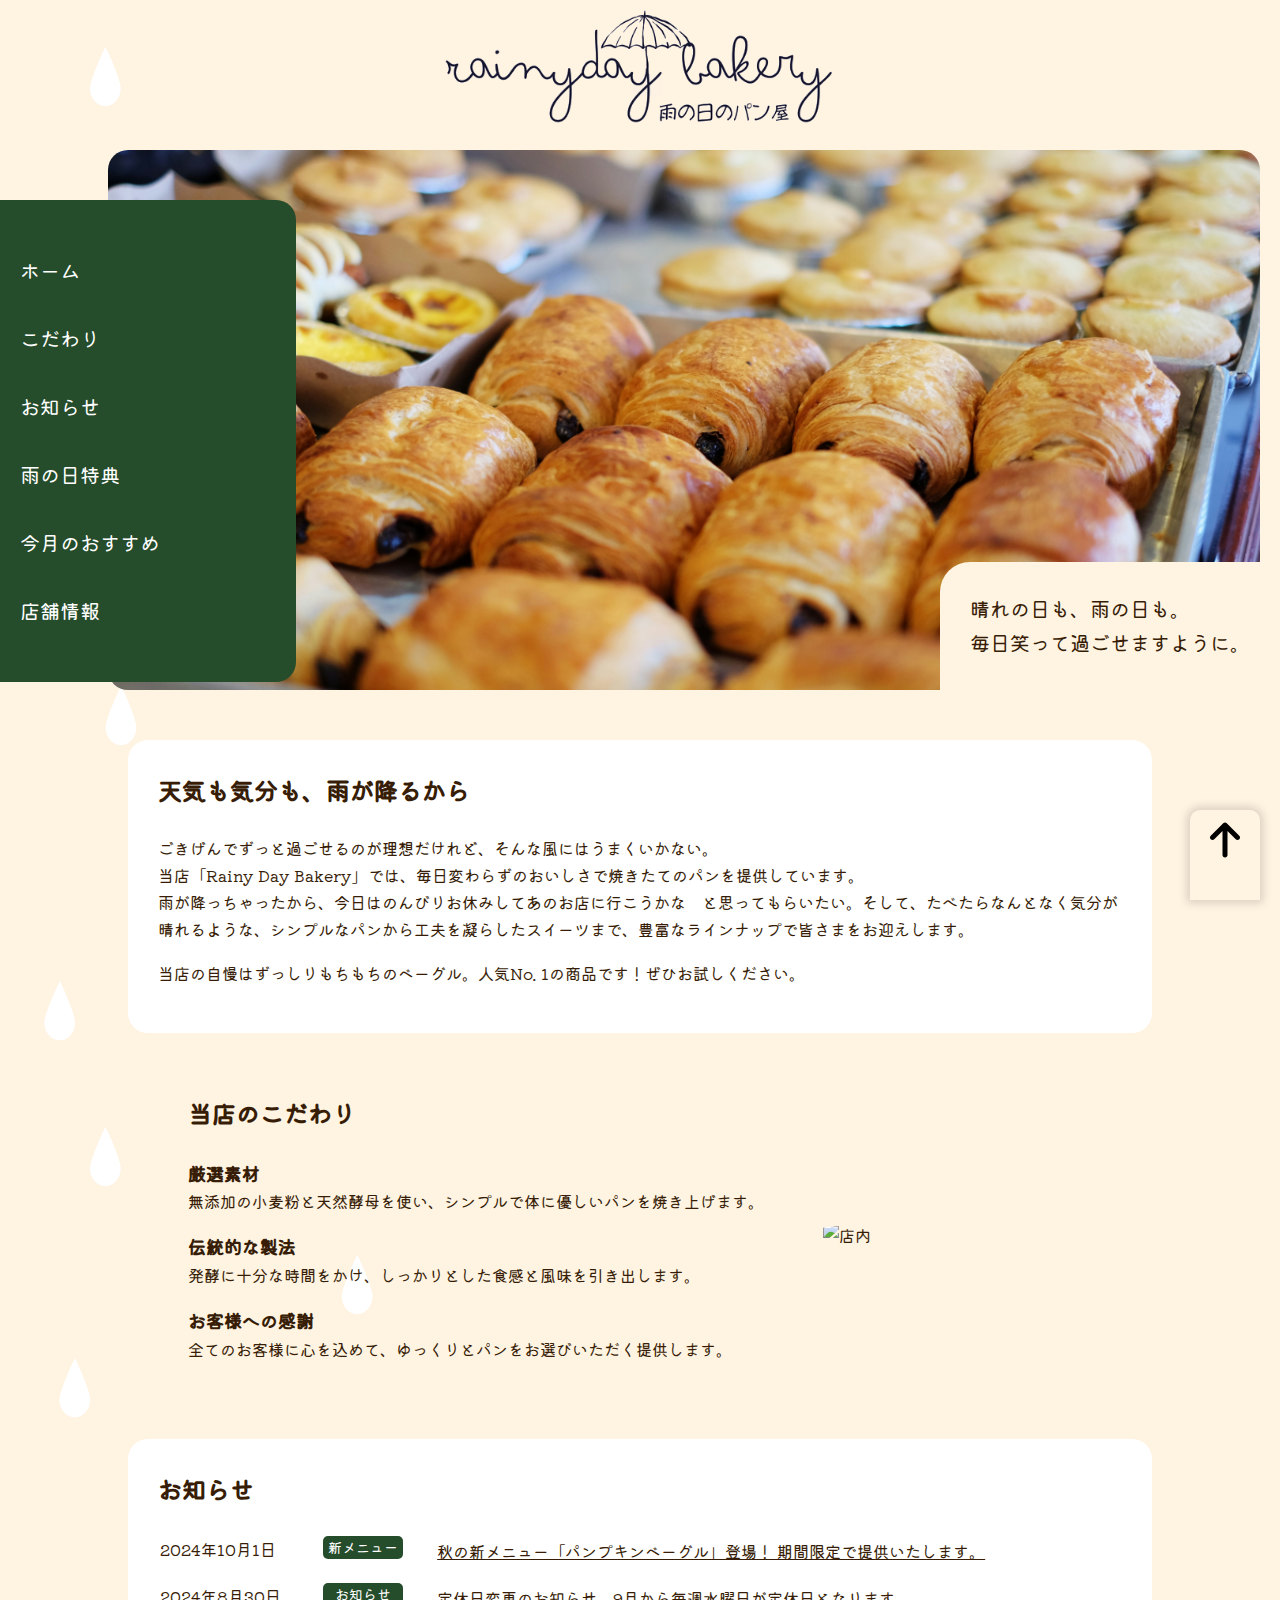
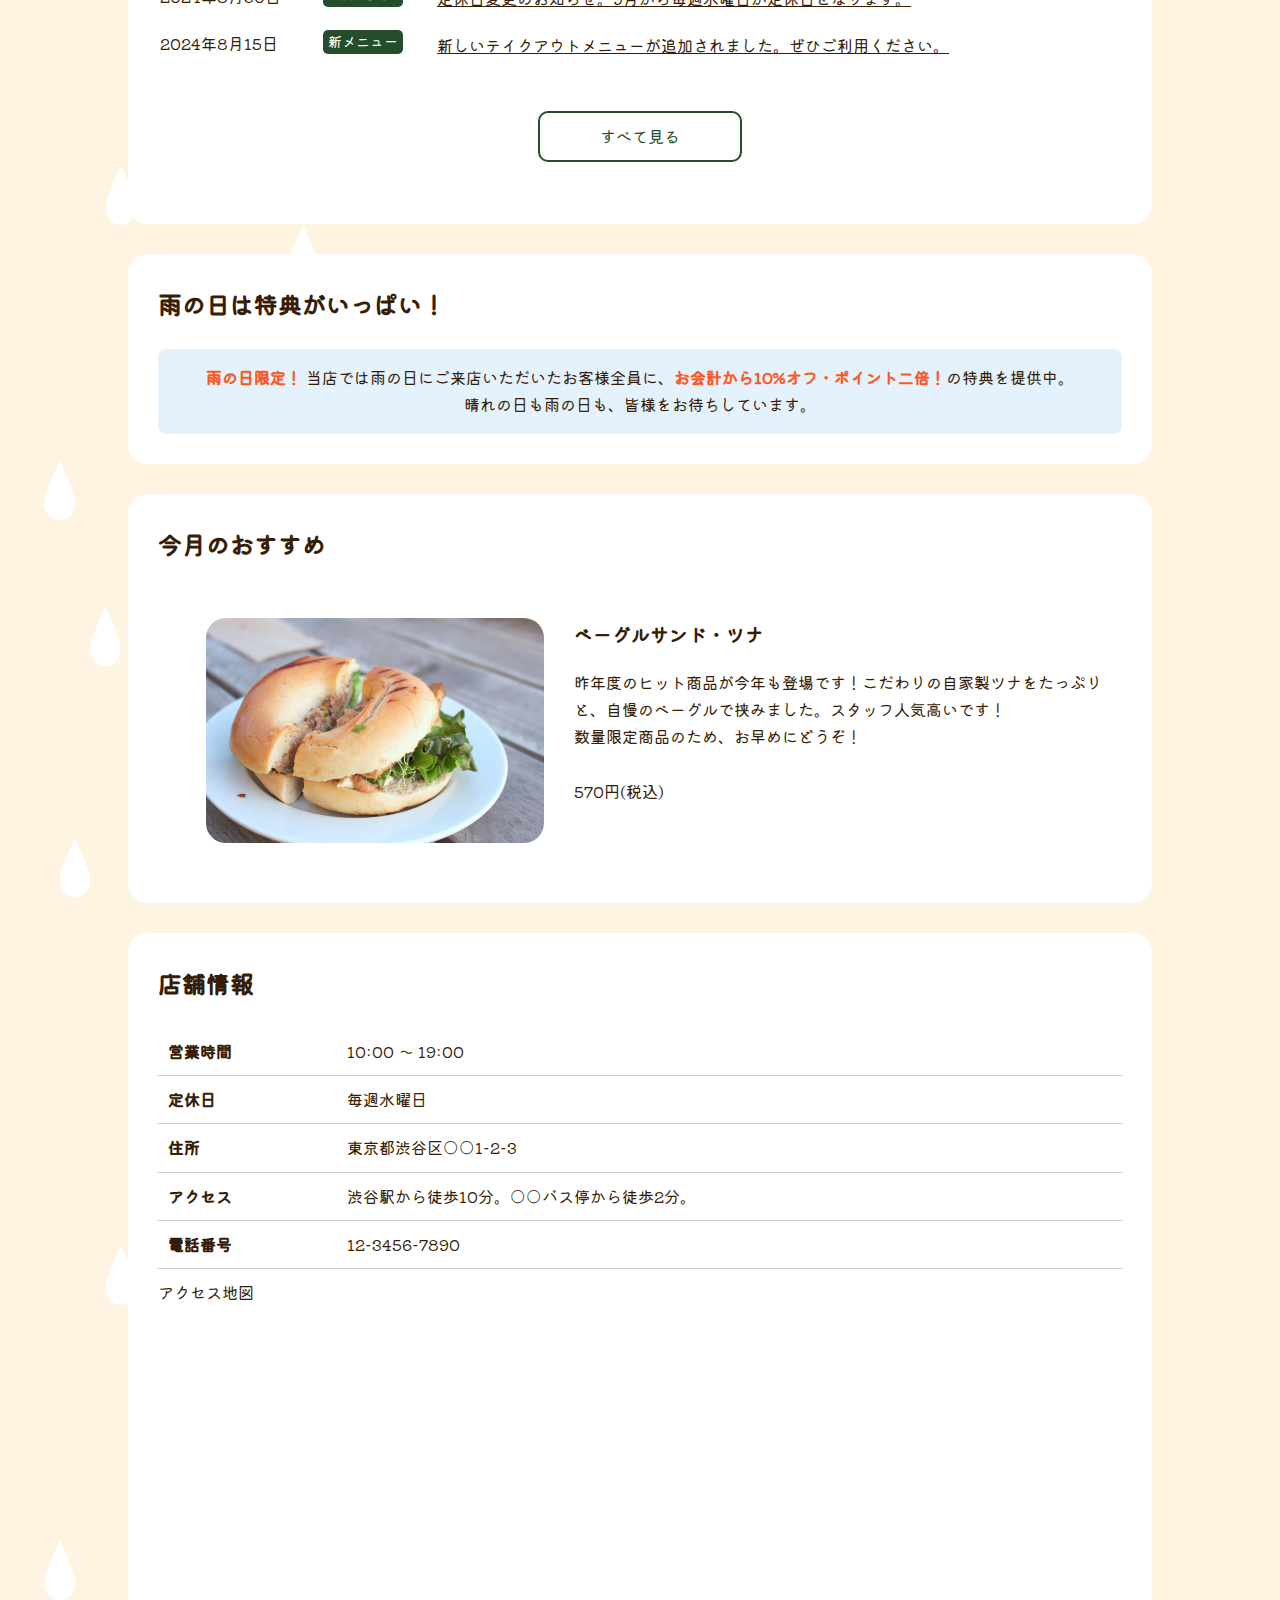
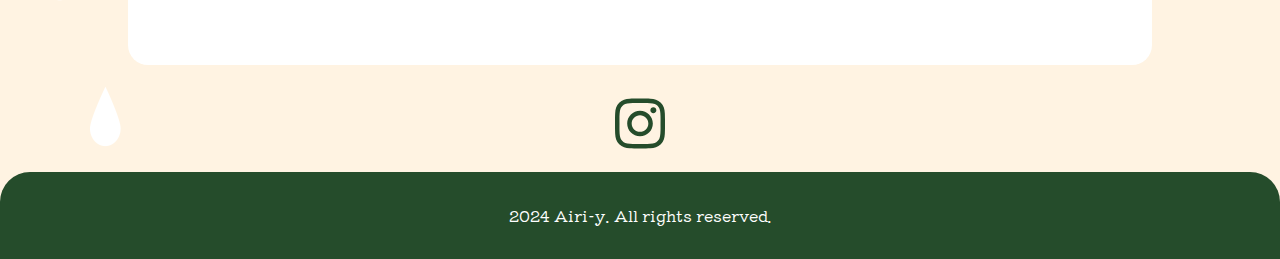
==== commit 8b0f3335: "諸々調整：フォント・文章等" ====
--- a/index.html
+++ b/index.html
@@ -1,184 +1,197 @@
-<!DOCTYPE html>
-<html lang="ja">
-<head>
-<meta charset="UTF-8" />
-<meta name="viewport" content="width=device-width, initial-scale=1.0" />
-<meta
-      name="description"
-      content="ベーグルが自慢のパン屋、雨の日は10%オフ！"
-    />
-<link href="style.css" rel="stylesheet" type="text/css" />
-<link href="css/slick.css" rel="stylesheet" type="text/css" />
-<link href="css/slick-theme.css" rel="stylesheet" type="text/css" />
-<link rel="preconnect" href="https://fonts.googleapis.com">
-<link rel="preconnect" href="https://fonts.gstatic.com" crossorigin>
-<link href="https://fonts.googleapis.com/css2?family=Gothic+A1:wght@400;700&display=swap" rel="stylesheet">
-<title>Rainy Day Bakery</title>
-<style></style>
-</head>
-<body>
-<header>
-    <h1 id="h1"><img src="img/logo.png" alt="logo" ></h1>
-    <nav>
-        <ul>
-            <a href="#h1">
-            <li>ホーム</li>
-            </a> <a href="#philosophy">
-            <li>こだわり</li>
-            </a> <a href="#news">
-            <li>お知らせ</li>
-            </a> <a href="#special">
-            <li>雨の日特典</li>
-            </a>
-            <a href="#recommend">
-            <li>今月のおすすめ</li>
-            </a>
-            <a href="#store-info">
-            <li>店舗情報</li>
-            </a>
-        </ul>
-    </nav>
-    <div class="nav-button">
-        <span></span>
-    <span></span>
-    <span></span>
-    </div>
-</header>
-<div class="top-visual">
-    <figure class="mv" id="mv"><img src="img/mv.jpg" alt="パン屋の様子"><img src="img/mv2.jpg" alt="パン屋の様子"><img src="img/mv3.jpg" alt="パン屋の様子"></figure>
-    <p class="catch">晴れの日も、雨の日も。<br>
-        毎日笑って過ごせますように。</p>
-</div>
-<div class="container">
-    <section class="about" id="about">
-        <h2>ベーグルが自慢のパン屋</h2>
-        <p> 当店「Rainy Day Bakery」では、毎日焼きたてのパンを提供しています。<br />
-            シンプルなパンから厳選した素材を使用したスイーツまで、豊富なラインナップで皆さまをお迎えします。 </p>
-        <p> 当店の自慢はずっしりもちもちのベーグル。人気No.
-            1の商品です！ぜひお試しください。 </p>
-    </section>
-    <section class="philosophy" id="philosophy">
-        <div>
-            <h2>当店のこだわり</h2>
-            <dl>
-                <dt class="u-line"> 厳選素材</dt>
-                <dd>無添加の小麦粉と天然酵母を使い、シンプルで体に優しいパンを焼き上げます。</dd>
-                <dt class="u-line">伝統的な製法</dt>
-                <dd>発酵に十分な時間をかけ、しっかりとした食感と風味を引き出します。</dd>
-                <dt class="u-line">お客様への感謝</dt>
-                <dd>全てのお客様に心を込めて、ゆっくりとパンをお選びいただく提供します。</dd>
-            </dl>
-        </div>
-        <figure><img src="img/kirsten-drew-n49BjsFf5dI-unsplash.jpg" alt="店内"/></figure>
-    </section>
-    <section class="news" id="news">
-        <h2>お知らせ</h2>
-        <dl>
-            <dt>2024年10月1日 <span class="tag">新メニュー</span> </dt>
-            <dd> <a href="sub-page.html">秋の新メニュー「パンプキンベーグル」登場！
-                期間限定で提供いたします。</a> </dd>
-            <dt>2024年8月15日 <span class="tag">お知らせ</span></dt>
-            <dd><a href="sub-page-2.html">定休日変更のお知らせ。9月から毎週水曜日が定休日となります。</a> </dd>
-            <dt> 2024年8月30日 <span class="tag">新メニュー</span></dt>
-            <dd><a href="sub-page-3.html">新しいテイクアウトメニューが追加されました。ぜひご利用ください。</a> </dd>
-        </dl>
-        <a href="news.html" class="news-button">すべて見る</a>
-    </section>
-    <section class="special" id="special">
-        <h2>雨の日は特典がいっぱい！</h2>
-        <div class="discount">
-            <p> <strong>雨の日限定！</strong> 当店では雨の日にご来店いただいたお客様全員に、<strong>お会計から10%オフ・ポイント二倍！</strong>の特典を提供中。<br>
-                晴れの日も雨の日も、皆様をお待ちしています。 </p>
-        </div>
-    </section>
-    <section class="recommend" id="recommend">
-        <h2>今月のおすすめ</h2>
-        <div class="flex reccomend-flex">
-            <figure><img src="img/christian-kaindl-XOv2hyvyLmE-unsplash.jpg" alt="ベーグルサンド・ツナ"></figure>
-            <div class="text">
-                <h3 class="u-line">ベーグルサンド・ツナ</h3>
-                <p>昨年度のヒット商品が今年も登場です！こだわりの自家製ツナをたっぷりと、自慢のベーグルで挟みました。スタッフ人気高いです！<br>
-                    数量限定商品のため、お早めにどうぞ！</p>
-                <br>
-                <p>570円(税込)
-                </p>
-            </div>
-        </div>
-    </section>
-    <section class="store-info" id="store-info">
-        <h2>店舗情報</h2>
-        <table>
-            <tr>
-                <th>営業時間</th>
-                <td>10:00 〜 19:00</td>
-            </tr>
-            <tr>
-                <th>定休日</th>
-                <td>毎週水曜日</td>
-            </tr>
-            <tr>
-                <th>住所</th>
-                <td>東京都渋谷区○○1-2-3</td>
-            </tr>
-            <tr>
-                <th>アクセス</th>
-                <td>渋谷駅から徒歩10分。○○バス停から徒歩2分。</td>
-            </tr>
-            <tr>
-                <th>電話番号</th>
-                <td>12-3456-7890</td>
-            </tr>
-        </table>
-        
-        <!-- Googleマップなどの埋め込みがあればここに -->
-        <div class="map">
-            <p>アクセス地図</p>
-            <figure>
-                <iframe
-              src="https://www.google.com/maps/embed?pb=!1m23!1m12!1m3!1d11023.980751379637!2d139.69962702197606!3d35.65202213072311!2m3!1f0!2f0!3f0!3m2!1i1024!2i768!4f13.1!4m8!3e6!4m0!4m5!1s0x60188b563b00109f%3A0x337328def1e2ab26!2z5p2x5Lqs6YO95riL6LC35Yy6!3m2!1d35.6580339!2d139.7016358!5e0!3m2!1sja!2sjp!4v1727486135133!5m2!1sja!2sjp"
-              width="1200"
-              height="400"
-              style="border: 0"
-              allowfullscreen=""
-              loading="lazy"
-              referrerpolicy="no-referrer-when-downgrade"
-            ></iframe>
-            </figure>
-        </div>
-    </section>
-    <p class="insta"><a href="https://www.instagram.com/" target="_blank"><img src="img/insta.svg" alt="インスタグラムアイコン" width="50px"/></a></p>
-</div>
-<a href="#h1">
-<div class ="top-button"><img src="img/arrow-up-solid.svg" width="30px" height="auto"></div>
-</a>
-<footer>
-    <p> 2024 Airi-y. All rights reserved.</p>
-</footer>
-<script type="text/javascript" src="js/jquery-3.7.1.min.js"></script> 
-<script type="text/javascript" src="js/slick.min.js"></script> 
-<script type="text/javascript" src="js/jquery.inview.min.js"></script> 
-<script>
-    //mainのスライド
-  $(function(){
-    $(".mv").slick({
-       autoplay:true,
-       fade:true,
-       speed:1500,
-      autoplaySpeed: 3000,
-      dots:false,
-      pauseOnHover:false,
-      arrows:false,
-
-    });
-  });
-       $(function(){
-     $(".nav-button").on("click",function(){
-       $("body").toggleClass("menu-open");
-     });
-     $(document).on("click",".menu-open nav a",function(){
-       $(".nav-button").trigger("click");
-     });
-   });
-</script>
-</body>
-</html>
+<!DOCTYPE html>
+<html lang="ja">
+<head>
+<meta charset="UTF-8" />
+<meta name="viewport" content="width=device-width, initial-scale=1.0" />
+<meta
+      name="description"
+      content="ベーグルが自慢のパン屋、雨の日は10%オフ！"
+    />
+<link href="style.css" rel="stylesheet" type="text/css" />
+<link href="css/slick.css" rel="stylesheet" type="text/css" />
+<link href="css/slick-theme.css" rel="stylesheet" type="text/css" />
+<link rel="preconnect" href="https://fonts.googleapis.com">
+<link rel="preconnect" href="https://fonts.gstatic.com" crossorigin>
+<link href="https://fonts.googleapis.com/css2?family=Kiwi+Maru:wght@400;500&display=swap" rel="stylesheet">
+<title>Rainy Day Bakery</title>
+<style></style>
+</head>
+<body>
+<header>
+    <h1 id="h1"><img src="img/logo.png" alt="logo" ></h1>
+    <nav>
+        <ul>
+            <a href="#h1">
+            <li>ホーム</li>
+            </a> <a href="#philosophy">
+            <li>こだわり</li>
+            </a> <a href="#news">
+            <li>お知らせ</li>
+            </a> <a href="#special">
+            <li>雨の日特典</li>
+            </a>
+            <a href="#recommend">
+            <li>今月のおすすめ</li>
+            </a>
+            <a href="#store-info">
+            <li>店舗情報</li>
+            </a>
+        </ul>
+    </nav>
+    <div class="nav-button">
+        <span></span>
+    <span></span>
+    <span></span>
+    </div>
+</header>
+    <div class="kukan"></div>
+<div class="top-visual">
+    <figure class="mv" id="mv"><img src="img/mv.jpg" alt="パン屋の様子"><img src="img/mv2.jpg" alt="パン屋の様子"><img src="img/mv3.jpg" alt="パン屋の様子"></figure>
+    <p class="catch">晴れの日も、雨の日も。<br>
+        毎日笑って過ごせますように。</p>
+</div>
+<div class="container">
+    <section class="about" id="about">
+        <h2>天気も気分も、雨が降るから</h2>
+        <p> ごきげんでずっと過ごせるのが理想だけれど、そんな風にはうまくいかない。<br>当店「Rainy Day Bakery」では、毎日変わらずのおいしさで焼きたてのパンを提供しています。<br>
+            雨が降っちゃったから、今日はのんびりお休みしてあのお店に行こうかな　と思ってもらいたい。そして、たべたらなんとなく気分が晴れるような、シンプルなパンから工夫を凝らしたスイーツまで、豊富なラインナップで皆さまをお迎えします。 </p>
+        <p> 当店の自慢はずっしりもちもちのベーグル。人気No.
+            1の商品です！ぜひお試しください。 </p>
+    </section>
+    <section class="philosophy" id="philosophy">
+        <div>
+            <h2>当店のこだわり</h2>
+            <dl>
+                <dt class="u-line"> 厳選素材</dt>
+                <dd>無添加の小麦粉と天然酵母を使い、シンプルで体に優しいパンを焼き上げます。</dd>
+                <dt class="u-line">伝統的な製法</dt>
+                <dd>発酵に十分な時間をかけ、しっかりとした食感と風味を引き出します。</dd>
+                <dt class="u-line">お客様への感謝</dt>
+                <dd>全てのお客様に心を込めて、ゆっくりとパンをお選びいただく提供します。</dd>
+            </dl>
+        </div>
+        <figure><img src="img/kirsten-drew-n49BjsFf5dI-unsplash.jpg" alt="店内"/></figure>
+    </section>
+    <section class="news" id="news">
+        <h2>お知らせ</h2>
+   <table>
+    <tbody>
+        <tr>
+            <td>2024年10月1日</td>
+            <td class="tag">新メニュー</td>
+            <td class="content"><a href="sub-page.html">秋の新メニュー「パンプキンベーグル」登場！
+                期間限定で提供いたします。</a></td>
+        </tr>
+        <tr>
+            <td>2024年8月30日</td>
+            <td class="tag">お知らせ</td>
+            <td class="content"><a href="sub-page-2.html">定休日変更のお知らせ。9月から毎週水曜日が定休日となります。</a> </td>
+        </tr>
+        <tr>
+            <td>2024年8月15日</td>
+            <td class="tag">新メニュー</td>
+            <td class="content"><a href="sub-page-3.html">新しいテイクアウトメニューが追加されました。ぜひご利用ください。</a></td>
+        </tr>
+       </tbody>
+       </table>
+        
+        <a href="news.html" class="news-button">すべて見る</a>
+    </section>
+    <section class="special" id="special">
+        <h2>雨の日は特典がいっぱい！</h2>
+        <div class="discount">
+            <p> <strong>雨の日限定！</strong> 当店では雨の日にご来店いただいたお客様全員に、<strong>お会計から10%オフ・ポイント二倍！</strong>の特典を提供中。<br>
+                晴れの日も雨の日も、皆様をお待ちしています。 </p>
+        </div>
+    </section>
+    <section class="recommend" id="recommend">
+        <h2>今月のおすすめ</h2>
+        <div class="flex reccomend-flex">
+            <figure><img src="img/christian-kaindl-XOv2hyvyLmE-unsplash.jpg" alt="ベーグルサンド・ツナ"></figure>
+            <div class="text">
+                <h3 class="u-line">ベーグルサンド・ツナ</h3>
+                <p>昨年度のヒット商品が今年も登場です！こだわりの自家製ツナをたっぷりと、自慢のベーグルで挟みました。スタッフ人気高いです！<br>
+                    数量限定商品のため、お早めにどうぞ！</p>
+                <br>
+                <p>570円(税込)
+                </p>
+            </div>
+        </div>
+    </section>
+    <section class="store-info" id="store-info">
+        <h2>店舗情報</h2>
+        <table>
+            <tr>
+                <th>営業時間</th>
+                <td>10:00 〜 19:00</td>
+            </tr>
+            <tr>
+                <th>定休日</th>
+                <td>毎週水曜日</td>
+            </tr>
+            <tr>
+                <th>住所</th>
+                <td>東京都渋谷区○○1-2-3</td>
+            </tr>
+            <tr>
+                <th>アクセス</th>
+                <td>渋谷駅から徒歩10分。○○バス停から徒歩2分。</td>
+            </tr>
+            <tr>
+                <th>電話番号</th>
+                <td>12-3456-7890</td>
+            </tr>
+        </table>
+        
+        <!-- Googleマップなどの埋め込みがあればここに -->
+        <div class="map">
+            <p>アクセス地図</p>
+            <figure>
+                <iframe
+              src="https://www.google.com/maps/embed?pb=!1m23!1m12!1m3!1d11023.980751379637!2d139.69962702197606!3d35.65202213072311!2m3!1f0!2f0!3f0!3m2!1i1024!2i768!4f13.1!4m8!3e6!4m0!4m5!1s0x60188b563b00109f%3A0x337328def1e2ab26!2z5p2x5Lqs6YO95riL6LC35Yy6!3m2!1d35.6580339!2d139.7016358!5e0!3m2!1sja!2sjp!4v1727486135133!5m2!1sja!2sjp"
+              width="1200"
+              height="400"
+              style="border: 0"
+              allowfullscreen=""
+              loading="lazy"
+              referrerpolicy="no-referrer-when-downgrade"
+            ></iframe>
+            </figure>
+        </div>
+    </section>
+    <p class="insta"><a href="https://www.instagram.com/" target="_blank"><img src="img/insta.svg" alt="インスタグラムアイコン" width="50px"/></a></p>
+</div>
+<a href="#h1">
+<div class ="top-button"><img src="img/arrow-up-solid.svg" width="30px" height="auto"></div>
+</a>
+<footer>
+    <p> 2024 Airi-y. All rights reserved.</p>
+</footer>
+<script type="text/javascript" src="js/jquery-3.7.1.min.js"></script> 
+<script type="text/javascript" src="js/slick.min.js"></script> 
+<script type="text/javascript" src="js/jquery.inview.min.js"></script> 
+<script>
+    //mainのスライド
+  $(function(){
+    $(".mv").slick({
+       autoplay:true,
+       fade:true,
+       speed:1500,
+      autoplaySpeed: 3000,
+      dots:false,
+      pauseOnHover:false,
+      arrows:false,
+
+    });
+  });
+       $(function(){
+     $(".nav-button").on("click",function(){
+       $("body").toggleClass("menu-open");
+     });
+     $(document).on("click",".menu-open nav a",function(){
+       $(".nav-button").trigger("click");
+     });
+   });
+</script>
+</body>
+</html>
--- a/style.css
+++ b/style.css
@@ -1,405 +1,437 @@
-* {
-    margin: 0;
-    padding: 0;
-}
-img {
-    vertical-align: bottom;
-}
-figure img, figure iframe {
-    width: 100%;
-    height: auto;
-}
-html {
-    scroll-behavior: smooth;
-}
-body {
-    background-color: #fff3e2;
-    color: #371d06;
- font-family: "Gothic A1", sans-serif;
-    font-weight: 400;
-    font-style: normal;
-    line-height: 1.7;
-    background-image: url(img/haikei.png);
-}
-header {
-    position: relative;
-}
-h1 {
-    height: 150px;
-    text-align: center;
-}
-h1 img {
-    height: 100%;
-    width: auto;
-}
-nav {
-    background-color: #254c2b;
-    padding: 20px;
-    position: absolute;
-    top: 200px;
-    right: auto;
-    left: 0;
-    display: block;
-    width: 20%;
-    z-index: 1;
-    border-top-right-radius: 20px;
-    border-bottom-right-radius: 20px;
-    transition: 0.5s;
-}
-nav a {
-    text-decoration: none;
-    color: #fff;
-    font-size: 20px;
-    padding: 15px;
-    transition: 0.3s;
-}
-.news a {
-    color: #371d06;
-}
-.news .tag {
-    font-size: 14px;
-    background-color: #254c2b;
-    color: #fff;
-    padding: 5px 10px;
-    border-radius: 5px;
-    display: inline-block;
-    width: 80px;
-    text-align: center;
-}
-.news span {
-    margin-left: 20px;
-}
-.news dt {
-    float: left;
-    margin-right: 20px;
-    width: 260px;
-}
-.news dd, .philosophy dd {
-    margin-bottom: 1em;
-}
-.philosophy dt {
-    font-size: 18px;
-    font-weight: 700;
-}
-.philosophy {
-    background-color: rgba(255, 0, 0, 0.00);
-    display: flex;
-    align-items: center;
-    justify-content: space-around;
-}
-.mv {
-    width: 90%;
-    margin: 0 20px 50px auto;
-}
-.mv img {
-    height: 60vh;
-    object-fit: cover;
-    border-radius: 20px;
-}
-.insta{
-    text-align: center;
-}
-.container {
-    padding: 20px;
-    max-width: 1200px;
-    margin: 0 auto;
-}
-section {
-    background-color: #fff;
-    padding: 30px;
-    margin-bottom: 30px;
-    border-radius: 20px;
-}
-footer {
-    text-align: center;
-    padding: 30px;
-    color: white;
-    background-position: -60px;
-    background-repeat: no-repeat;
-    border-top-left-radius: 30px;
-    border-top-right-radius: 30px;
-    background-color: #254c2b;
-}
-.discount {
-    background-color: #e3f2fd;
-    padding: 15px;
-    border-radius: 8px;
-    text-align: center;
-}
-.discount strong {
-    color: #ff5722;
-}
-.store-info table {
-    width: 100%;
-    border-collapse: collapse;
-}
-.store-info table th, .store-info table td {
-    padding: 10px;
-    border-bottom: 1px solid #ccc;
-    text-align: left;
-}
-.store-info table th {
-    white-space: nowrap;
-}
-.map {
-    margin-top: 10px;
-}
-ul {
-    list-style-type: none;
-}
-.news li {
-    margin-bottom: 10px;
-    font-size: 16px;
-}
-.philosophy figure {
-    clip-path: polygon(20% 0%, 80% 0%, 100% 20%, 100% 80%, 80% 100%, 20% 100%, 0% 80%, 0% 20%);
-    width: 28%;
-    min-width: 220px;
-}
-figure iframe {
-    aspect-ratio: 3 / 1;
-}
-.top-button {
-    width: 70px;
-    height: 80px;
-    border-radius: 10px 10px 0 0;
-    position: fixed;
-    padding-top: 10px;
-    bottom: 0;
-    right: 20px;
-    text-align: center;
-    box-shadow: 0 0 10px 3px rgb(0 0 0 / 15%);
-    background-color: #fff3e2;
-}
-.top-visual {
-    position: relative;
-}
-.top-visual .catch {
-    position: absolute;
-    background-color: #fff3e2;
-    border-top-left-radius: 30px;
-    padding: 30px;
-    bottom: 0;
-    right: 0;
-    font-size: 20px;
-}
-.flex {
-    display: flex;
-    flex-wrap: wrap;
-}
-.reccomend-flex figure {
-    width: 35%;
-    margin: 30px;
-    min-width: 250px;
-}
-.reccomend-flex {
-    justify-content: center;
-}
-.reccomend-flex figure img {
-    border-radius: 20px;
-}
-.reccomend-flex .text {
-    width: 55%;
-    margin: 30px 0;
-}
-h3, h2 {
-    margin-bottom: 1em;
-}
-.nav-button {
-    background-color: #254c2b;
-    border-bottom-left-radius: 20px;
-    position: fixed;
-    top: 0;
-    right: 0;
-    width: 50px;
-    height: 50px;
-    z-index: 1;
-    display: none;
-    transition: 0.5s;
-      
-}
-.nav-button span {
-    width: 36px;
-    height: 3px;
-    border-radius: 2px;
-    background-color: rgba(255, 255, 255, 1.00);
-    z-index: 2;
-    position: absolute;
-    top: 25%;
-    left: 7px;
-}
-.menu-open .nav-button{
-  transform: rotate(90deg);
-    transition: 0.5s;
-
-}
-.nav-button span:nth-child(2) {
-    top: 45%;
-}
-.nav-button span:nth-child(3) {
-    top: 65%;
-}
-.sub-nav {
-    position: relative;
-    width: 100%;
-    border-top-right-radius: 0px;
-    border-bottom-right-radius: 0px;
-    top: 0px;
-}
-.sub-nav ul {
-    display: flex;
-    justify-content: center;
-}
-.breadcrumb {
-    list-style: none;
-    padding: 10px;
-    display: flex;
-    justify-content: center;
-}
-.breadcrumb li {
-    margin-right: 1em;
-}
-.breadcrumb li a {
-    text-decoration: none;
-    color: #371d06;
-}
-.breadcrumb li.active {
-    font-weight: bold;
-}
-.dli-chevron-round-right {
-    display: inline-block;
-    vertical-align: middle;
-    color: #333;
-    line-height: 1;
-    position: relative;
-    left: 5px;
-    width: 0.6em;
-    height: 0.6em;
-    transform: translateX(-25%) rotate(45deg);
-}
-.dli-chevron-round-right::before, .dli-chevron-round-right::after {
-    content: '';
-    position: absolute;
-    background: currentColor;
-    border-radius: 0.1em;
-}
-.dli-chevron-round-right::before {
-    top: 0;
-    left: 0;
-    right: 0;
-    height: 0.1em;
-}
-.dli-chevron-round-right::after {
-    top: 0;
-    right: 0;
-    bottom: 0;
-    width: 0.1em;
-}
-a.news-button {
-	display: block;
-	text-align: center;
-	vertical-align: middle;
-	text-decoration: none;
-	width: 120px;
-	margin: 2em auto;
-	padding: 10px 40px;
-	border: 2px solid #254c2b;
-	color: #254c2b;
-	transition: 0.5s;
-    border-radius: 10px;
-}
-a.news-button:hover {
-	color: #fff;
-	background: #254c2b;
-}
-.sub-img{
-    width:80%;
-    margin: 30px auto;
-    border-radius:30px;
-}
-#sub h2{
-    text-align: center;
-}
-.sub-text{
-    padding:50px;
-}
-.tag.short{
-position: relative;
-    left: 0.6em;
-}
-#sub .news dl{
-    font-size: 16px;
-}
-.sub-img img{
-    height: 40vh;
-    object-fit: cover;
-}
-@media (max-width:600px) {
-    h1 {
-        height: 85px;
-    }
-    .reccomend-flex .text {
-        width: 100%;
-    }
-    .reccomend-flex figure {
-        width: 85%;
-    }
-    .nav-button {
-        display: block;
-    }
-    nav, .sub-nav {
-        width: 100%;
-        border-bottom-right-radius: 20px;
-        border-bottom-left-radius: 20px;
-        position: fixed;
-        top: -600px;
-        right: -600px;
-    }
-    nav ul {
-        padding-top: 40px;
-    }
-    .menu-open nav, .menu-open .sub-nav {
-        top: 0;
-        right: 0;
-    }
-    .sub-nav ul {
-        flex-direction: column;
-    }
-    .philosophy {
-        flex-direction: column;
-    }
-    .news dt {
-        float: none;
-    }
-    figure iframe {
-        aspect-ratio: 2 / 1;
-    }
-    .top-button {
-        width: 60px;
-        height: 60px;
-        right: 10px;
-    }
-    .special p{
-            text-align: left;
-    }
-    .breadcrumb{
-        flex-direction: column;
-    }
-    .sub-img {
-    width: 100%;
-    margin: 0px auto 30px;
-}
-    h2 span{
-        white-space: nowrap;
-    }
-    .sub-text {
-    padding: 10px;
-}
-    .sub-text p{
-        padding-bottom:1em;
-    }
-    .top-visual .catch{
-        font-size: 15px;
-        padding:15px;
-    }
-}+* {
+    margin: 0;
+    padding: 0;
+}
+img {
+    vertical-align: bottom;
+}
+figure img, figure iframe {
+    width: 100%;
+    height: auto;
+}
+html {
+    scroll-behavior: smooth;
+    box-sizing: border-box;
+}
+body {
+    background-color: #fff3e2;
+    color: #371d06;
+ font-family: "Kiwi Maru", serif;
+  font-weight: 400;
+    font-style: normal;
+    line-height: 1.7;
+    background-image: url(img/haikei.png);
+}
+header {
+    position: relative;
+}
+h1 {
+    height: 150px;
+    text-align: center;
+}
+h1 img {
+    height: 100%;
+    width: auto;
+}
+nav {
+    background-color: #254c2b;
+    padding: 20px;
+    position: absolute;
+    top: 200px;
+    right: auto;
+    left: 0;
+    display: block;
+    width: 20%;
+    z-index: 1;
+    border-top-right-radius: 20px;
+    border-bottom-right-radius: 20px;
+    transition: 0.5s;
+}
+nav a {
+    text-decoration: none;
+    color: #fff;
+    font-size: 20px;
+    padding: 15px;
+    transition: 0.3s;
+}
+
+.news a {
+    color: #371d06;
+}
+.news .tag {
+    font-size: 14px;
+    background-color: #254c2b;
+    color: #fff;
+    border-radius: 5px;
+    display: inline-block;
+    width: 80px;
+    text-align: center;
+}
+
+.philosophy dd {
+    margin-bottom: 1em;
+}
+.news table{
+        width: 100%;
+}
+.news tr{
+    display: block;
+    margin-bottom: 1em;
+}
+.news td{
+    float: left;
+        width: 17%;
+}
+.news td.content{
+    float: none;
+        width: 60%;
+    padding-left: 2em;
+}
+
+.philosophy dt {
+    font-size: 18px;
+    font-weight: 700;
+}
+.philosophy {
+    background-color: rgba(255, 0, 0, 0.00);
+    display: flex;
+    align-items: center;
+    justify-content: space-around;
+}
+.mv {
+    width: 90%;
+    margin: 0 20px 50px auto;
+}
+.mv img {
+    height: 60vh;
+    object-fit: cover;
+    border-radius: 20px;
+}
+.insta{
+    text-align: center;
+}
+.container {
+    padding: 20px;
+    width:80%;
+    max-width: 1200px;
+    margin: 0 auto;
+}
+section {
+    background-color: #fff;
+    padding: 30px;
+    margin-bottom: 30px;
+    border-radius: 20px;
+}
+footer {
+    text-align: center;
+    padding: 30px;
+    color: white;
+    background-position: -60px;
+    background-repeat: no-repeat;
+    border-top-left-radius: 30px;
+    border-top-right-radius: 30px;
+    background-color: #254c2b;
+}
+.discount {
+    background-color: #e3f2fd;
+    padding: 15px;
+    border-radius: 8px;
+    text-align: center;
+}
+.discount strong {
+    color: #ff5722;
+}
+.store-info table {
+    width: 100%;
+    border-collapse: collapse;
+}
+.store-info table th, .store-info table td {
+    padding: 10px;
+    border-bottom: 1px solid #ccc;
+    text-align: left;
+}
+.store-info table th {
+    white-space: nowrap;
+}
+.map {
+    margin-top: 10px;
+}
+ul {
+    list-style-type: none;
+}
+.news li {
+    margin-bottom: 10px;
+    font-size: 16px;
+}
+#sub .news dd{
+    margin-bottom: 2em;
+}
+.philosophy figure {
+    clip-path: polygon(20% 0%, 80% 0%, 100% 20%, 100% 80%, 80% 100%, 20% 100%, 0% 80%, 0% 20%);
+    width: 28%;
+    min-width: 220px;
+}
+figure iframe {
+    aspect-ratio: 3 / 1;
+}
+.top-button {
+    width: 70px;
+    height: 80px;
+    border-radius: 10px 10px 0 0;
+    position: fixed;
+    padding-top: 10px;
+    bottom: 0;
+    right: 20px;
+    text-align: center;
+    box-shadow: 0 0 10px 3px rgb(0 0 0 / 15%);
+    background-color: #fff3e2;
+}
+.top-visual {
+    position: relative;
+      height: 60vh;
+    margin-bottom: 30px;
+}
+.top-visual .catch {
+    position: absolute;
+    background-color: #fff3e2;
+    border-top-left-radius: 30px;
+    padding: 30px;
+    bottom: 0;
+    right: 0;
+    font-size: 20px;
+  
+}
+.flex {
+    display: flex;
+    flex-wrap: wrap;
+}
+.reccomend-flex figure {
+    width: 35%;
+    margin: 30px;
+    min-width: 250px;
+}
+.reccomend-flex {
+    justify-content: center;
+}
+.reccomend-flex figure img {
+    border-radius: 20px;
+}
+.reccomend-flex .text {
+    width: 55%;
+    margin: 30px 0;
+}
+h3, h2,.about p {
+    margin-bottom: 1em;
+}
+.nav-button {
+    background-color: #254c2b;
+    border-bottom-left-radius: 20px;
+    position: fixed;
+    top: 0;
+    right: 0;
+    width: 50px;
+    height: 50px;
+    z-index: 1;
+    display: none;
+    transition: 0.5s;
+      
+}
+.nav-button span {
+    width: 36px;
+    height: 3px;
+    border-radius: 2px;
+    background-color: rgba(255, 255, 255, 1.00);
+    z-index: 2;
+    position: absolute;
+    top: 25%;
+    left: 7px;
+}
+.menu-open .nav-button{
+  transform: rotate(90deg);
+    transition: 0.5s;
+
+}
+.nav-button span:nth-child(2) {
+    top: 45%;
+}
+.nav-button span:nth-child(3) {
+    top: 65%;
+}
+.sub-nav {
+    position: relative;
+    width: 100%;
+    border-top-right-radius: 0px;
+    border-bottom-right-radius: 0px;
+    top: 0px;
+}
+.sub-nav ul {
+    display: flex;
+    justify-content: center;
+}
+.breadcrumb {
+    list-style: none;
+    padding: 10px;
+    display: flex;
+    justify-content: center;
+}
+.breadcrumb li {
+    margin-right: 1em;
+}
+.breadcrumb li a {
+    text-decoration: none;
+    color: #371d06;
+}
+.breadcrumb li.active {
+    font-weight: bold;
+}
+.dli-chevron-round-right {
+    display: inline-block;
+    vertical-align: middle;
+    color: #333;
+    line-height: 1;
+    position: relative;
+    left: 5px;
+    width: 0.6em;
+    height: 0.6em;
+    transform: translateX(-25%) rotate(45deg);
+}
+.dli-chevron-round-right::before, .dli-chevron-round-right::after {
+    content: '';
+    position: absolute;
+    background: currentColor;
+    border-radius: 0.1em;
+}
+.dli-chevron-round-right::before {
+    top: 0;
+    left: 0;
+    right: 0;
+    height: 0.1em;
+}
+.dli-chevron-round-right::after {
+    top: 0;
+    right: 0;
+    bottom: 0;
+    width: 0.1em;
+}
+a.news-button {
+	display: block;
+	text-align: center;
+	vertical-align: middle;
+	text-decoration: none;
+	width: 120px;
+	margin: 2em auto;
+	padding: 10px 40px;
+	border: 2px solid #254c2b;
+	color: #254c2b;
+	transition: 0.5s;
+    border-radius: 10px;
+}
+a.news-button:hover {
+	color: #fff;
+	background: #254c2b;
+}
+.sub-img{
+    width:80%;
+    margin: 30px auto;
+    border-radius:30px;
+}
+#sub h2{
+    text-align: center;
+}
+.sub-text{
+   width: 90%;
+    margin: 0 auto 50px;
+}
+
+.sub-img img{
+    height: 40vh;
+    object-fit: cover;
+    border-bottom-left-radius: 100px;
+}
+
+@media (max-width:900px){
+  .container {
+    width:90%;
+}
+
+.news td{
+    float: none;
+        width: 30%;
+}
+.news td.content{
+        width: 100%;
+    padding-left: 0;
+}
+ .nav-button {
+        display: block;
+    }
+    nav, .sub-nav {
+        width: 100%;
+        border-bottom-right-radius: 20px;
+        border-bottom-left-radius: 20px;
+        position: fixed;
+        top: -600px;
+        right: -600px;
+    }
+    nav ul {
+        padding-top: 40px;
+    }
+    .menu-open nav, .menu-open .sub-nav {
+        top: 0;
+        right: 0;
+    }
+     .sub-nav ul {
+        flex-direction: column;
+    }
+}
+
+
+@media (max-width:600px) {
+  
+    h1 {
+        height: 85px;
+    }
+    .reccomend-flex .text {
+        width: 100%;
+    }
+    .reccomend-flex figure {
+        width: 85%;
+    }
+   
+   
+    .philosophy {
+        flex-direction: column;
+    }
+
+    figure iframe {
+        aspect-ratio: 2 / 1;
+    }
+    .top-button {
+        width: 60px;
+        height: 60px;
+        right: 10px;
+    }
+    .special p{
+            text-align: left;
+    }
+    .breadcrumb{
+        flex-direction: column;
+    }
+    .sub-img {
+    width: 100%;
+    margin: 0px auto 30px;
+}
+    h2 span{
+        white-space: nowrap;
+    }
+    .sub-text {
+   width:95%;
+}
+    .sub-text p{
+        padding-bottom:1em;
+    }
+    .top-visual .catch{
+        font-size: 15px;
+        padding:15px;
+    }
+}
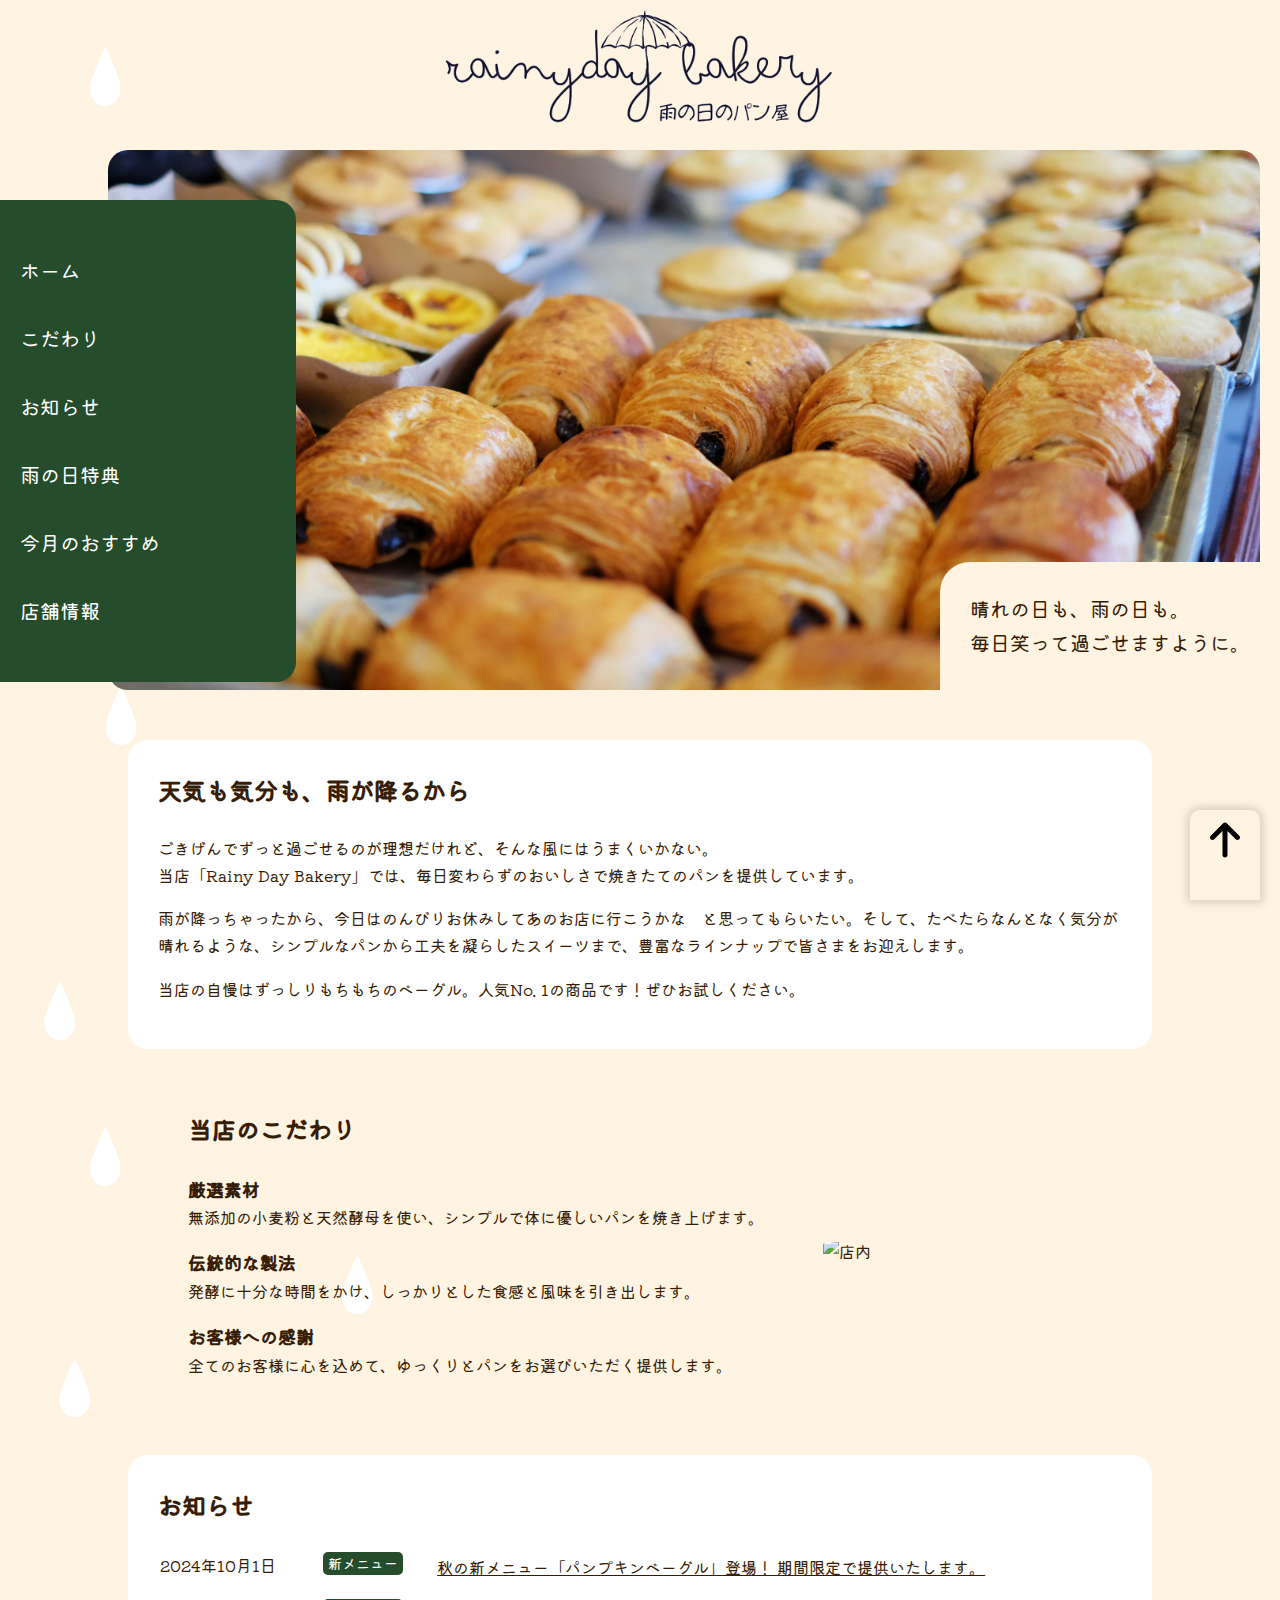
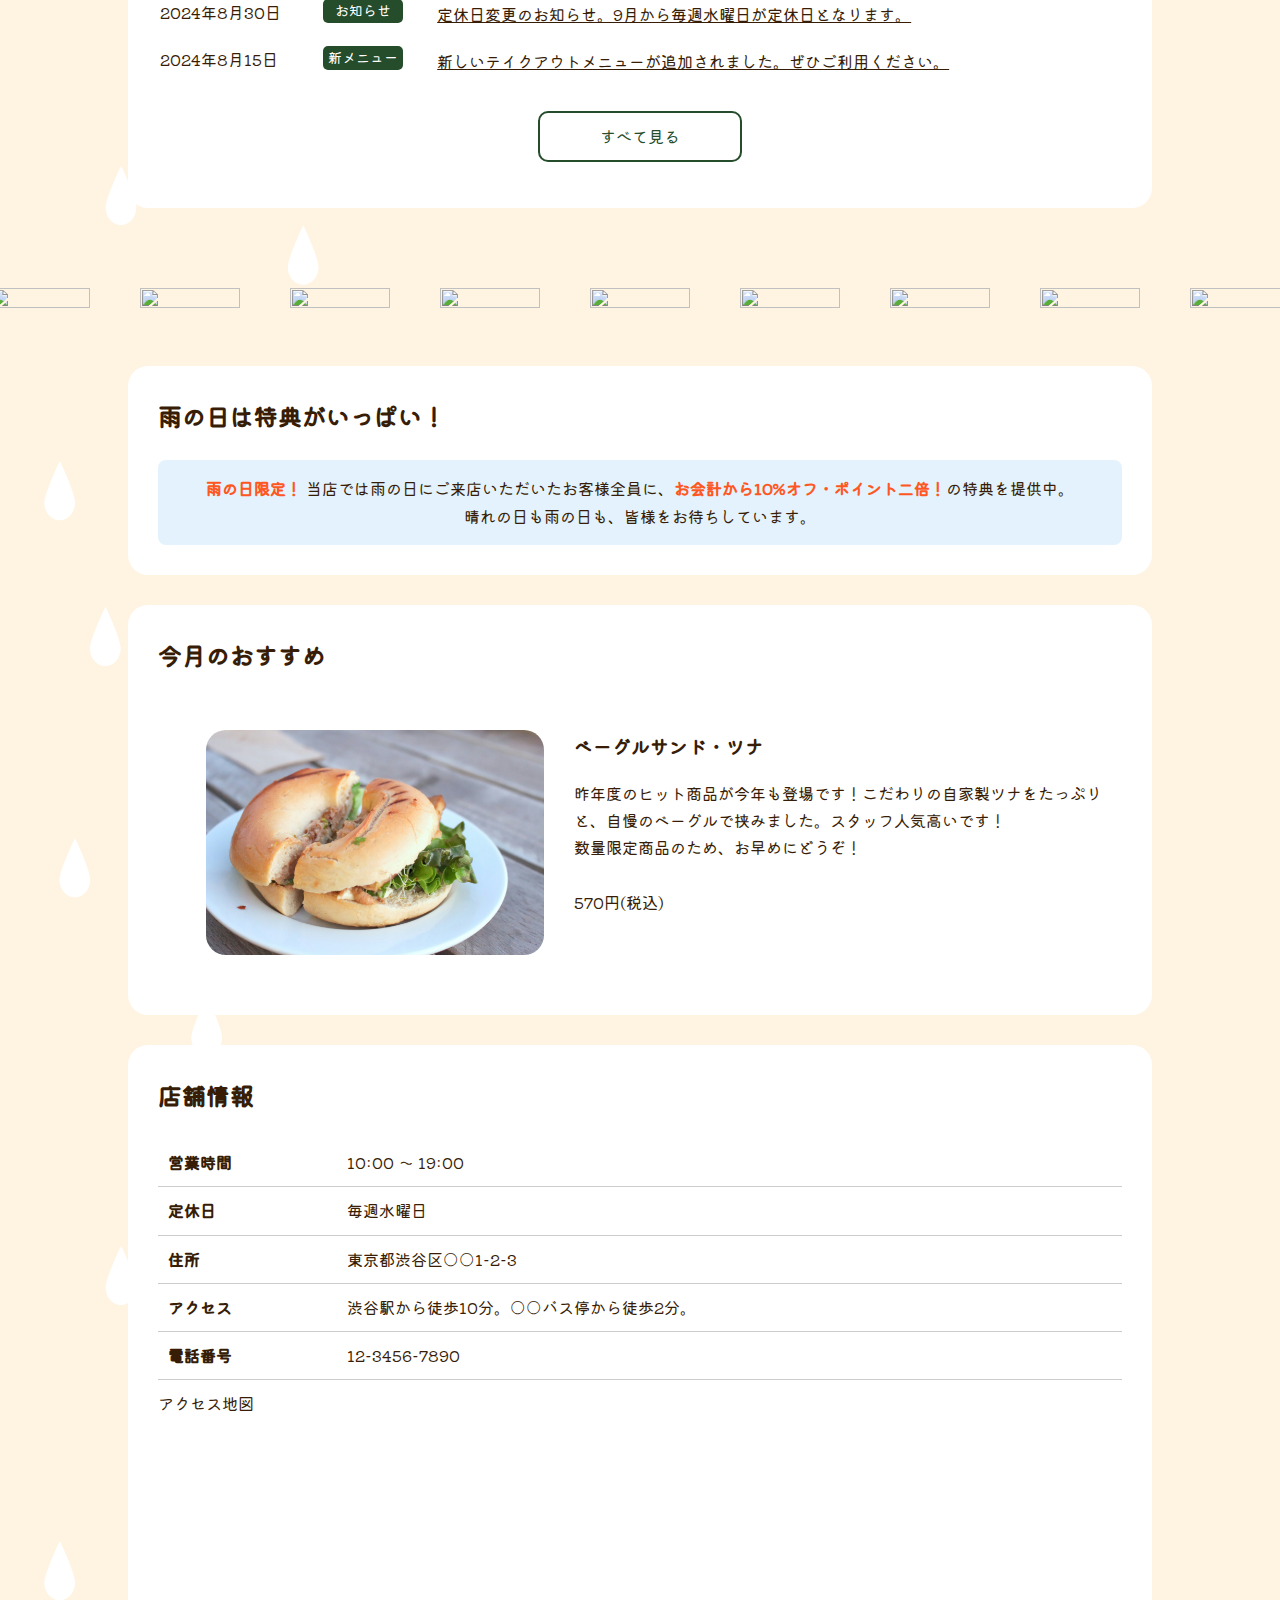
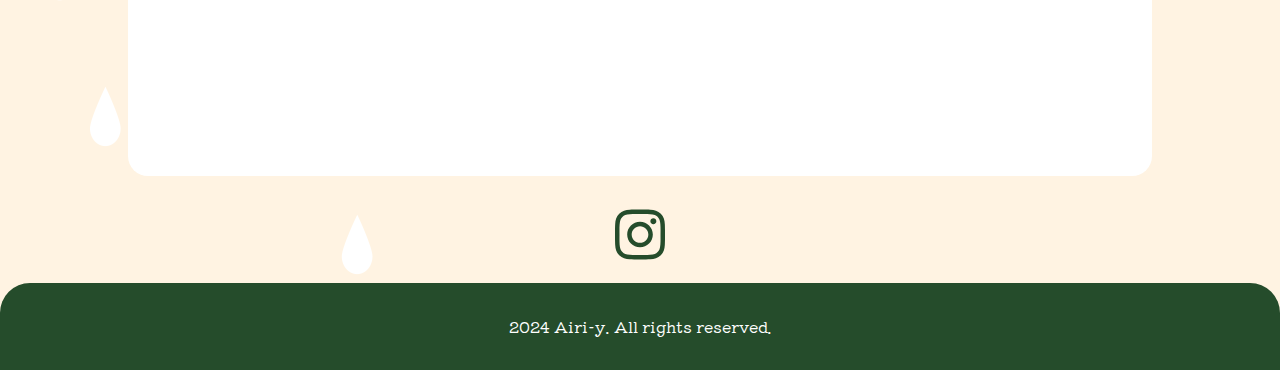
==== commit eeadfa80: "pan-slick" ====
--- a/index.html
+++ b/index.html
@@ -44,7 +44,7 @@
     <span></span>
     </div>
 </header>
-    <div class="kukan"></div>
+ 
 <div class="top-visual">
     <figure class="mv" id="mv"><img src="img/mv.jpg" alt="パン屋の様子"><img src="img/mv2.jpg" alt="パン屋の様子"><img src="img/mv3.jpg" alt="パン屋の様子"></figure>
     <p class="catch">晴れの日も、雨の日も。<br>
@@ -53,8 +53,8 @@
 <div class="container">
     <section class="about" id="about">
         <h2>天気も気分も、雨が降るから</h2>
-        <p> ごきげんでずっと過ごせるのが理想だけれど、そんな風にはうまくいかない。<br>当店「Rainy Day Bakery」では、毎日変わらずのおいしさで焼きたてのパンを提供しています。<br>
-            雨が降っちゃったから、今日はのんびりお休みしてあのお店に行こうかな　と思ってもらいたい。そして、たべたらなんとなく気分が晴れるような、シンプルなパンから工夫を凝らしたスイーツまで、豊富なラインナップで皆さまをお迎えします。 </p>
+        <p> ごきげんでずっと過ごせるのが理想だけれど、そんな風にはうまくいかない。<br>当店「Rainy Day Bakery」では、毎日変わらずのおいしさで焼きたてのパンを提供しています。</p>
+        <p>雨が降っちゃったから、今日はのんびりお休みしてあのお店に行こうかな　と思ってもらいたい。そして、たべたらなんとなく気分が晴れるような、シンプルなパンから工夫を凝らしたスイーツまで、豊富なラインナップで皆さまをお迎えします。 </p>
         <p> 当店の自慢はずっしりもちもちのベーグル。人気No.
             1の商品です！ぜひお試しください。 </p>
     </section>
@@ -97,6 +97,10 @@
         
         <a href="news.html" class="news-button">すべて見る</a>
     </section>
+       </div>
+    <figure class="pan-slick"><img src="img/pan.png" alt=""/><img src="img/pan2.png" alt=""/><img src="img/pan3.png" alt=""/><img src="img/pan4.png" alt=""/><img src="img/pan5.png" alt=""/><img src="img/pan6.png" alt=""/></figure>
+ 
+    <div class="container">
     <section class="special" id="special">
         <h2>雨の日は特典がいっぱい！</h2>
         <div class="discount">
@@ -184,6 +188,22 @@
 
     });
   });
+      $(function(){
+    $(".pan-slick").slick({
+       autoplay:true,
+       speed:5000,
+      autoplaySpeed: 0,
+      dots:false,
+      pauseOnHover:false,
+        pauseOnFocus: false,
+      arrows:false,
+        swipe: false,
+        slidesToShow:4,
+        centerMode:true,
+        variableWidth: true,
+cssEase: 'linear',
+    });
+  });
        $(function(){
      $(".nav-button").on("click",function(){
        $("body").toggleClass("menu-open");
--- a/style.css
+++ b/style.css
@@ -319,7 +319,7 @@
 	vertical-align: middle;
 	text-decoration: none;
 	width: 120px;
-	margin: 2em auto;
+	margin: 1em auto;
 	padding: 10px 40px;
 	border: 2px solid #254c2b;
 	color: #254c2b;
@@ -329,6 +329,14 @@
 a.news-button:hover {
 	color: #fff;
 	background: #254c2b;
+}
+.pan-slick{
+    width:100%;
+    margin:30px 0;
+}
+.pan-slick img{
+    width:100px;
+    margin-right: 50px;
 }
 .sub-img{
     width:80%;
@@ -397,8 +405,10 @@
     .reccomend-flex figure {
         width: 85%;
     }
-   
-   
+
+   .pan-slick{
+    margin:10px 0;
+}
     .philosophy {
         flex-direction: column;
     }
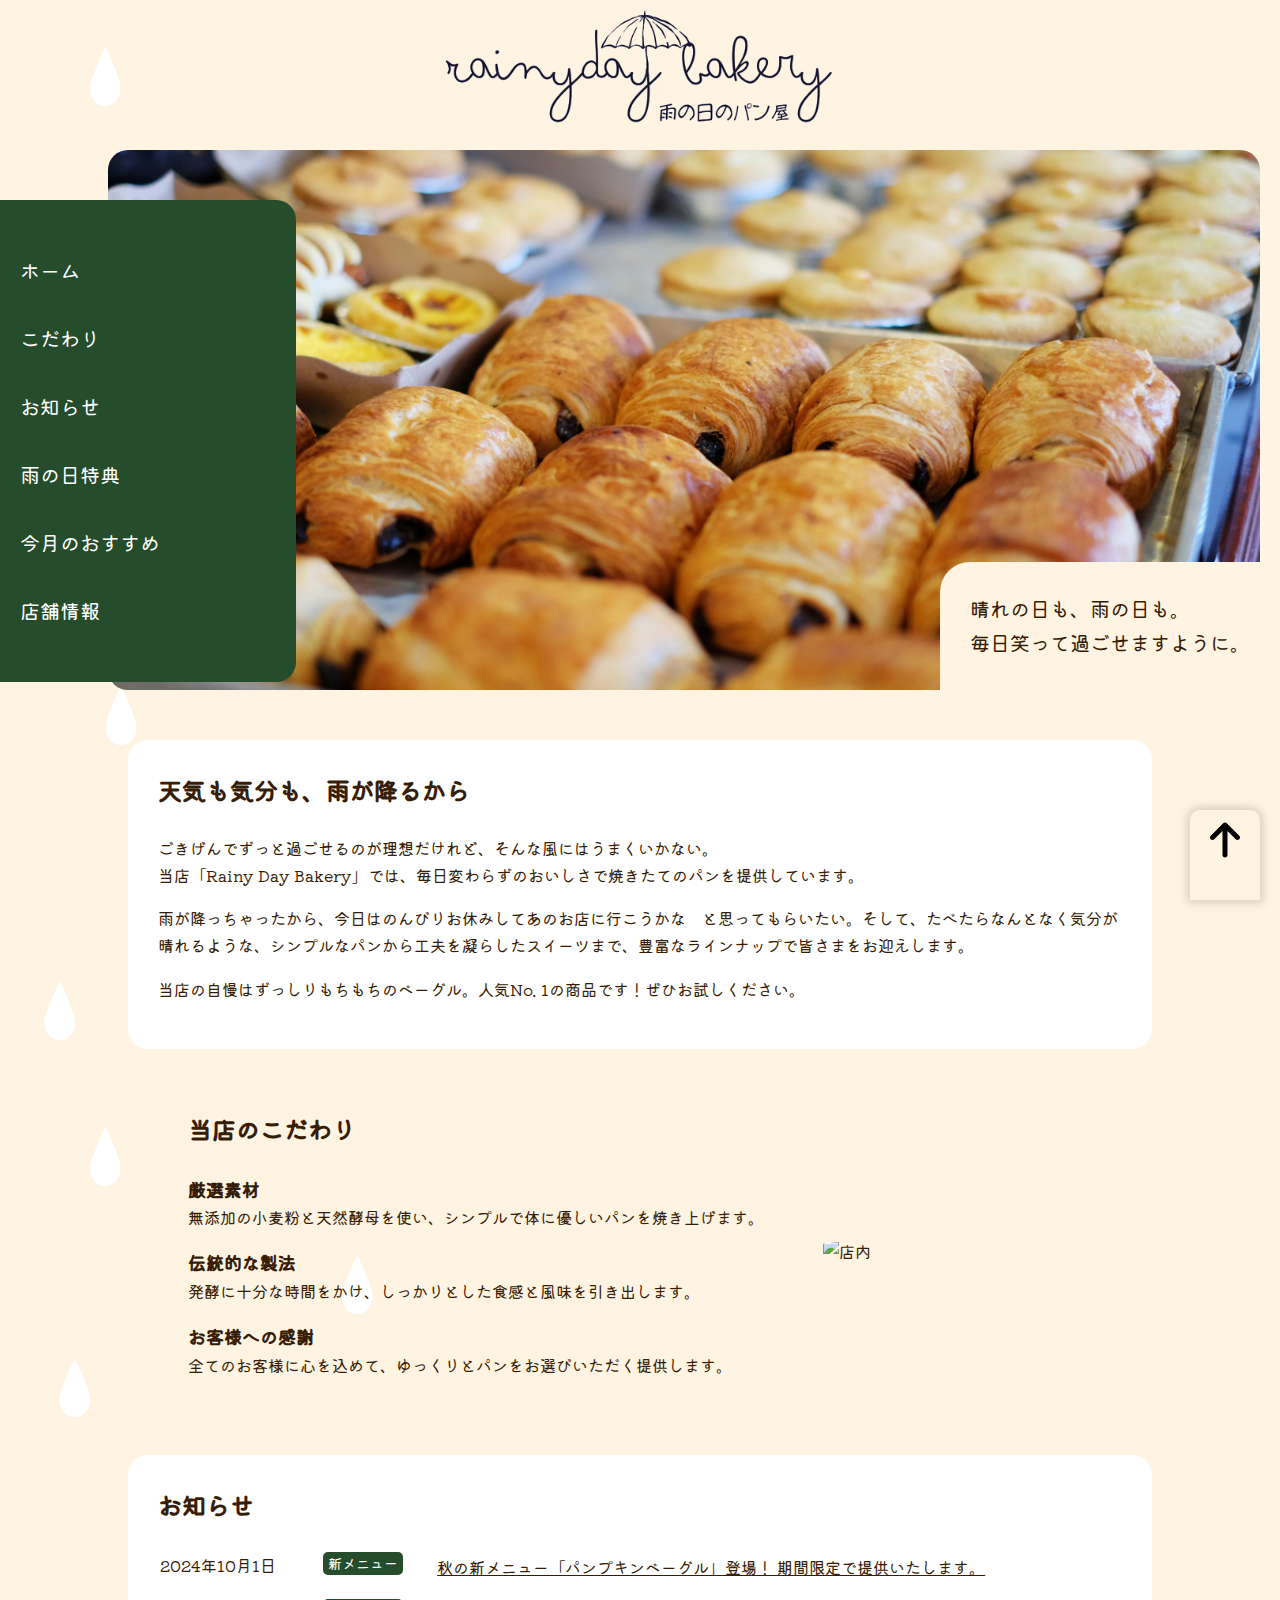
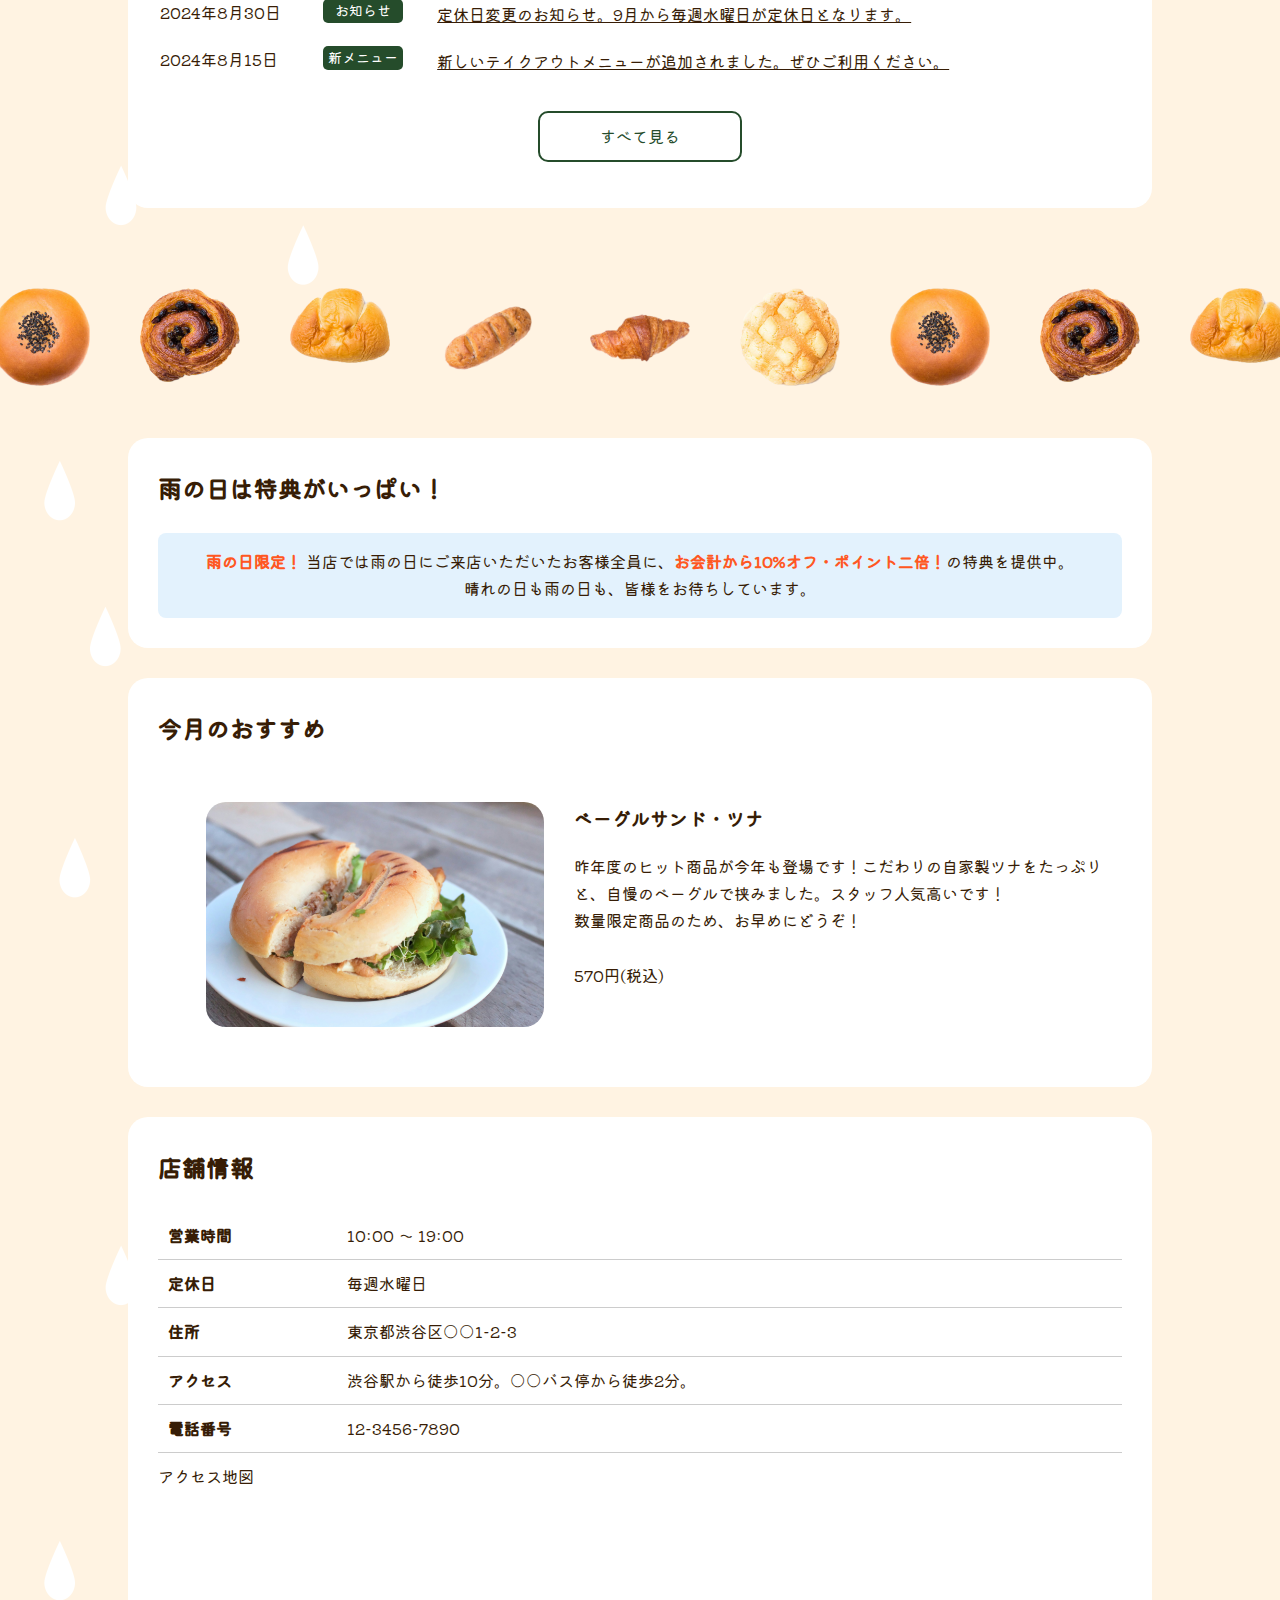
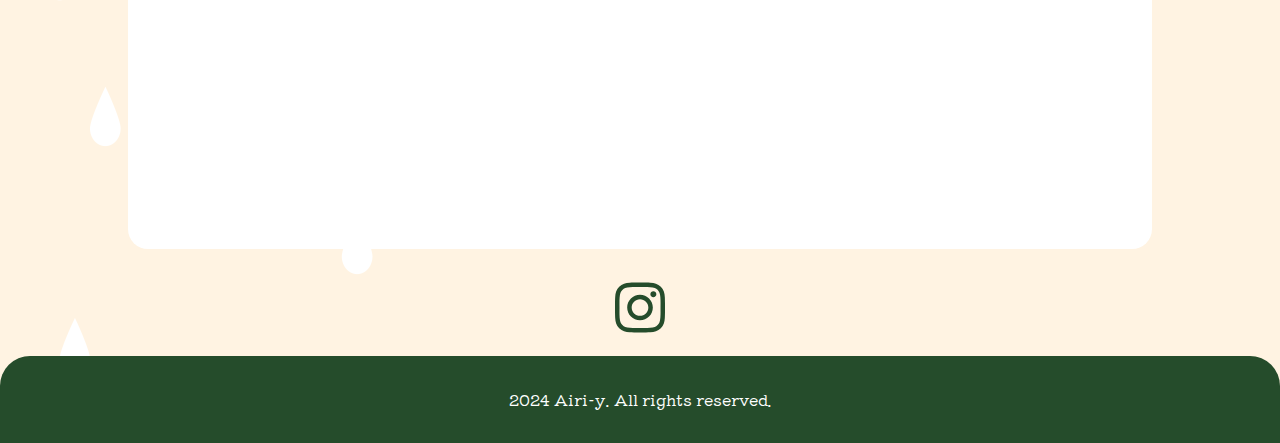
==== commit 0e385983: "おると入力" ====
--- a/index.html
+++ b/index.html
@@ -46,7 +46,7 @@
 </header>
  
 <div class="top-visual">
-    <figure class="mv" id="mv"><img src="img/mv.jpg" alt="パン屋の様子"><img src="img/mv2.jpg" alt="パン屋の様子"><img src="img/mv3.jpg" alt="パン屋の様子"></figure>
+    <figure class="mv" id="mv"><img src="img/mv.jpg" alt="パン屋の様子1"><img src="img/mv2.jpg" alt="パン屋の様子2"><img src="img/mv3.jpg" alt="パン屋の様子3"></figure>
     <p class="catch">晴れの日も、雨の日も。<br>
         毎日笑って過ごせますように。</p>
 </div>
